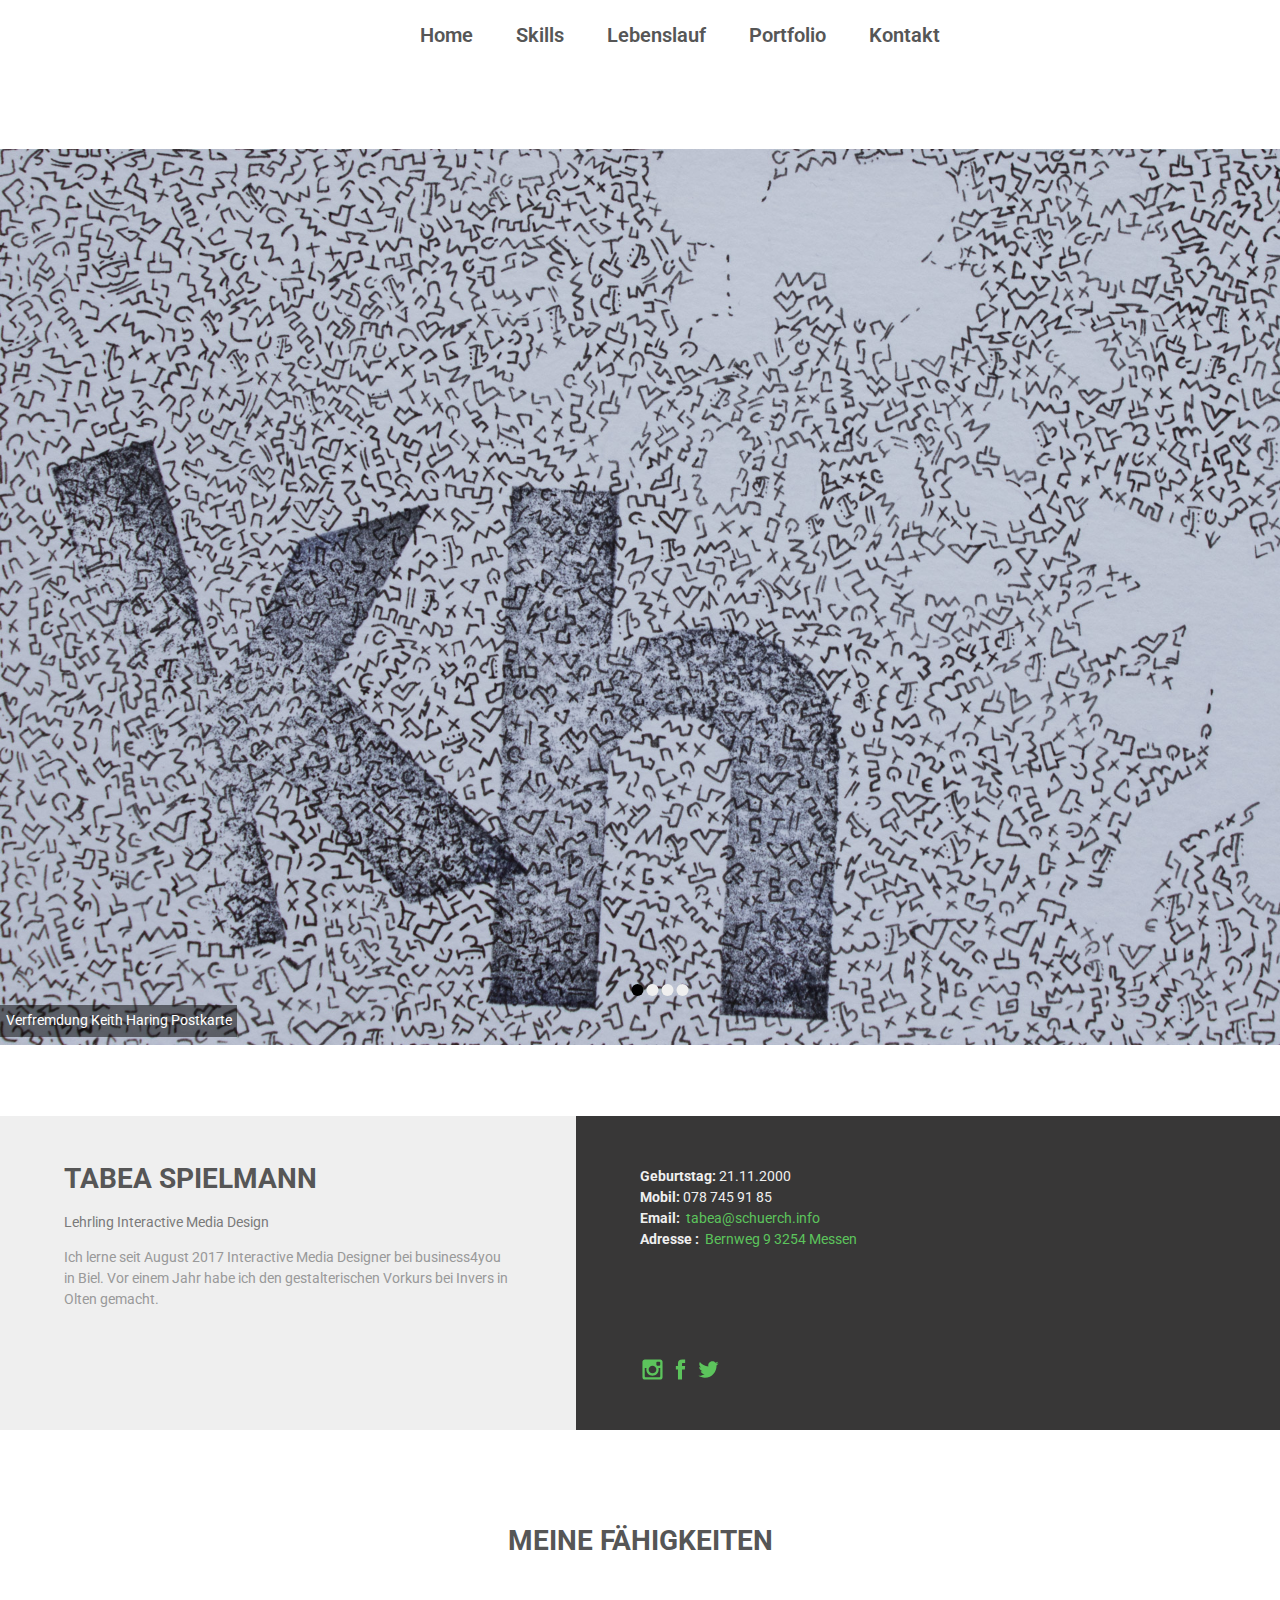
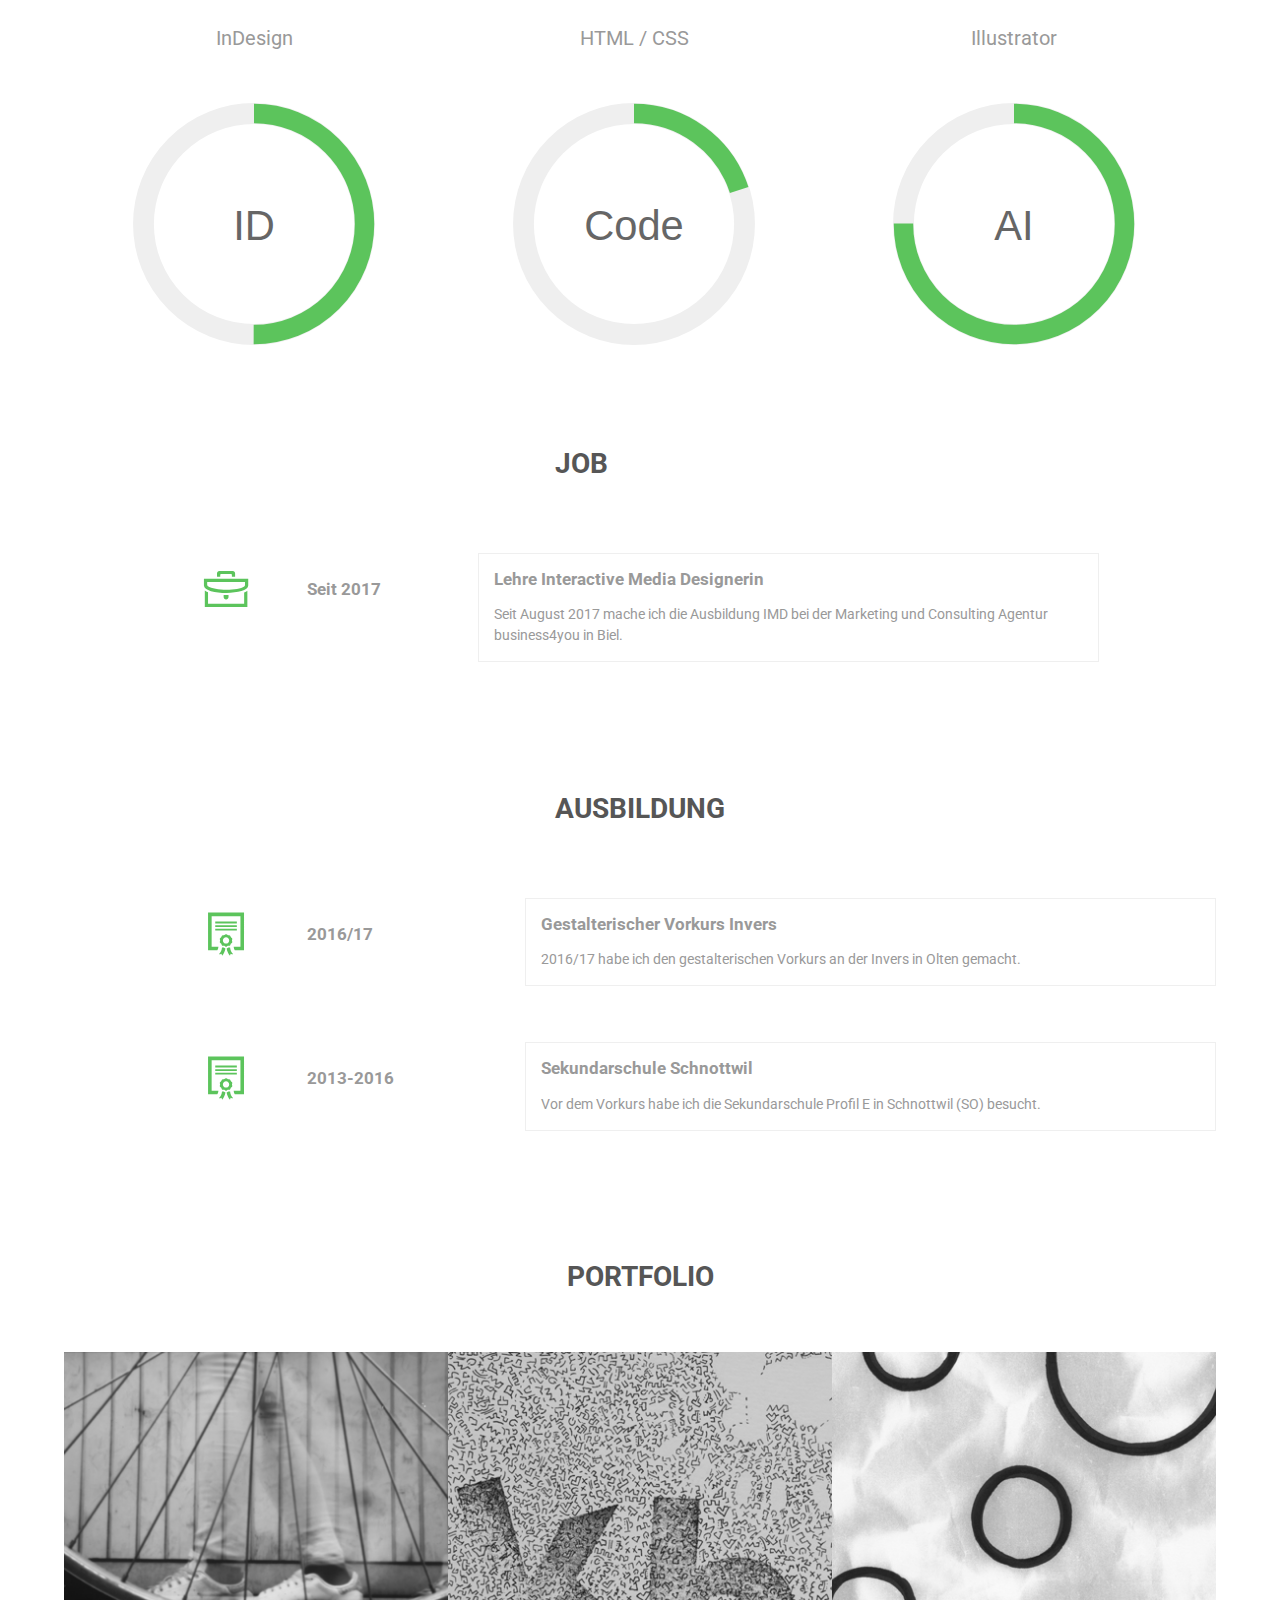
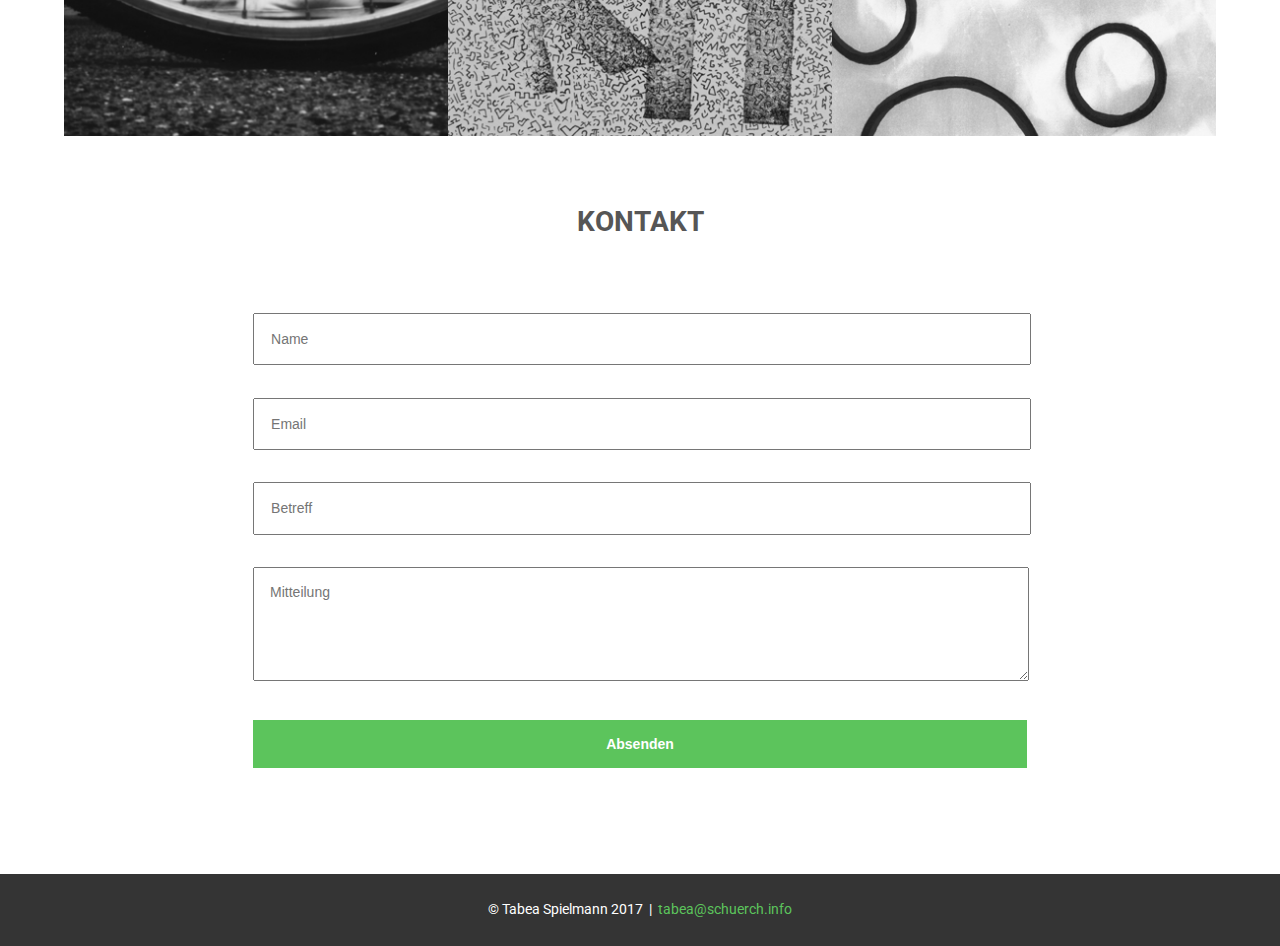
==== index.html @ 7fea4935 "init" ====
<!DOCTYPE html>
<html>
  <head>
    <!--CSS und Scripts einbinden-->
    <link rel="stylesheet" type="text/css" href="./css/hamburger.css">
      <link rel="stylesheet" type="text/css" href="./css/normalize.css">
      <link rel="stylesheet" type="text/css" href="./css/style.css">
      <link href="https://fonts.googleapis.com/css?family=Roboto:300,300i,400,400i,500,500i,700,700i" rel="stylesheet">
    <!--Meta Angaben-->
    <meta name="language" content="de">
    <meta charset="utf-8"/>
    <meta name="keywords" content="Suchbegriffe">
    <meta name="description" content="Beschreibung">
    <meta title="Portfolio Tabea Spielmann">
    <meta name="viewport" content="width=device-width, initial-scale=1.0, user-scalable=no height=device-height">
    <!-- Diese Zeile brauchen wir unbedingt damit unser responsive Design später funktioniert. Später mehr dazu. -->
  </head>
  <body>
    <header>
      <div class="mobile-menu-bar">
        <button class="hamburger--spin hamburger" id="hamburger" type="button">
         <span class="hamburger-box">
          <span class="hamburger-inner"></span>
         </span>
        </button>
      </div>
      <!--Kopfbereich für Navigation, Bannerbilder etc. -->
      <nav>
        <ul id="mobile-menu">
          <li><a class="scroll" href="index.html#about">Home</a></li>
          <li><a class="scroll" href="index.html#skills">Skills</a></li>
          <li><a class="scroll" href="index.html#cv">Lebenslauf</a></li>
          <li><a class="scroll" href="index.html#portfolio">Portfolio</a></li>
          <li><a class="scroll" href="index.html#formular">Kontakt</a></li>
        </ul>
      </nav>
    </header>

    <main>
      <!--Umschliessender Huptbereich für alle sections und asides -->
      <!--Section About -->
      <section id="about">
        <div id="portrait">
                    <!-- zuerst das Sichtfenster -->
            <div class="cssSlider">

                <!-- die inputs um den Slider zu Steuern -->
                <input type="radio" name="slider" id="slide01" checked="checked">
                <input type="radio" name="slider" id="slide02">
                <input type="radio" name="slider" id="slide03">
                <input type="radio" name="slider" id="slide04">

                <!-- die einzelnen Slides, hier als Liste angelegt -->
                <ul class="sliderElements">
                    <li>
                        <figure>
                            <img src="./img/slider/slide1.jpg" alt="" height="400" width="1200">
                            <figcaption>Verfremdung Keith Haring Postkarte</figcaption>
                        </figure>
                    </li>
                    <li>
                        <figure>
                            <img src="./img/slider/slide2.jpg" alt="" height="400" width="1200">
                            <figcaption>Camera Obscura</figcaption>
                        </figure>
                    </li>
                    <li>
                        <figure>
                            <img src="./img/slider/slide3.jpg" alt="" height="400" width="1200">
                            <figcaption>Visuelles Lexikon</figcaption>
                        </figure>
                    </li>
                    <li>
                        <figure>
                            <img src="./img/slider/slide4.jpg" alt="" height="400" width="1200">
                            <figcaption>Verfremdung Keith Haring Postkarte</figcaption>
                        </figure>
                    </li>
                </ul>

                <!-- Eine Steuerung -->
                <ul class="sliderControls">
                    <li><label for="slide01"></label></li>
                    <li><label for="slide02"></label></li>
                    <li><label for="slide03"></label></li>
                    <li><label for="slide04"></label></li>
                </ul>
            </div>
        </div>
        <div id="beschreibung">
          <div id="name">
            <h1>Tabea Spielmann</h1>
            <span>Lehrling Interactive Media Design</span>
            <p class="bio">
              Ich lerne seit August 2017 Interactive Media Designer bei business4you in Biel. Vor einem Jahr habe ich den gestalterischen Vorkurs bei Invers in Olten gemacht.
            </p>
          </div>
          <div id="adresse">
            <strong>Geburtstag:&nbsp;</strong>21.11.2000<br>
            <strong>Mobil:&nbsp;</strong>078 745 91 85<br>
            <strong>Email:&nbsp;</strong><a href="mailto:tabea@schuerch.info"> tabea@schuerch.info</a> <br>
            <strong>Adresse :&nbsp;</strong> <a href="https://www.google.ch/maps/place/Bernweg+9,+3254+Messen/@47.0871327,7.44556,17z/data=!3m1!4b1!4m5!3m4!1s0x478e24f8dfeb3449:0x149dbc4907048dc7!8m2!3d47.0871327!4d7.4477433?hl=de">Bernweg 9 3254 Messen</a><br>
            <br>
            <a href="https://www.instagram.com/_tabea__5/"><img class="social-icons"src="./img/social/instagram.svg" height="25px"></a>
            <a href="https://www.facebook.com/"><img class="social-icons"src="./img/social/facebook.svg" height="25px"></a>
            <a href="https://twitter.com"><img class="social-icons"src="./img/social/twitter.svg" height="25px"></a>
          </div>
          </div>
        </div>
      </section>
      	<div id="wrapper">
      		<section id="skills">
      			<h1>Meine Fähigkeiten</h1>
      			<div class="skills-icons">
            <div class="single-chart">
              <div class="single-chart-p">
              InDesign
              </div>
              <svg viewbox="0 0 36 36" class="circular-chart orange">
                <path class="circle-bg"
                  d="M18 2.0845
                    a 15.9155 15.9155 0 0 1 0 31.831
                    a 15.9155 15.9155 0 0 1 0 -31.831"
                />
                <path class="circle"
                  stroke-dasharray="50, 100"
                  d="M18 2.0845
                    a 15.9155 15.9155 0 0 1 0 31.831
                    a 15.9155 15.9155 0 0 1 0 -31.831"
                />
                <text x="18" y="20.35" class="percentage">ID</text>
              </svg>
            </div>

            <div class="single-chart">
              <div class="single-chart-p">
              HTML / CSS
              </div>
              <svg viewbox="0 0 36 36" class="circular-chart green">
                <path class="circle-bg"
                  d="M18 2.0845
                    a 15.9155 15.9155 0 0 1 0 31.831
                    a 15.9155 15.9155 0 0 1 0 -31.831"
                />
                <path class="circle"
                  stroke-dasharray="20, 100"
                  d="M18 2.0845
                    a 15.9155 15.9155 0 0 1 0 31.831
                    a 15.9155 15.9155 0 0 1 0 -31.831"
                />
                <text x="18" y="20.35" class="percentage">Code</text>
              </svg>
            </div>

            <div class="single-chart">
              <div class="single-chart-p">
              Illustrator
              </div>
              <svg viewbox="0 0 36 36" class="circular-chart blue">
                <path class="circle-bg"
                  d="M18 2.0845
                    a 15.9155 15.9155 0 0 1 0 31.831
                    a 15.9155 15.9155 0 0 1 0 -31.831"
                />
                <path class="circle"
                  stroke-dasharray="75, 100"
                  d="M18 2.0845
                    a 15.9155 15.9155 0 0 1 0 31.831
                    a 15.9155 15.9155 0 0 1 0 -31.831"
                />
                <text x="18" y="20.35" class="percentage">AI</text>
              </svg>
            </div>
      			</div>
      		</section>
          <section id="cv">
            <section id="jobs">
              <h1>Job</h1>
              <!-- 1. Jobeintrag -->
              <div class="cv-eintrag">
                <div class="links">
                  <img src="./img/cv/aktenkoffer.svg" height="100em"/>
                  <p class="jahr">Seit 2017</p>
                </div>
                <div class="rechts">
                  <p class="cv-beschreibung">
                    <span class="cv-titel">Lehre Interactive Media Designerin</span>
                    <br>
                    Seit August 2017 mache ich die Ausbildung IMD bei der Marketing und Consulting Agentur business4you in Biel.
                  </p>
                </div>
              </div>

            </section>
              <section id="ausbildungen">
                <h1>Ausbildung</h1>
                <!-- 1. Ausbildungseintrag -->
                <div class="cv-eintrag">
                  <div class="links">
                    <img src="./img/cv/zertifikat.svg" height="100em"/>
                    <p class="jahr">2016/17</p>
                  </div>
                  <div class="rechts">
                    <p class="cv-beschreibung">
                      <span class="cv-titel">Gestalterischer Vorkurs Invers</span>
                      <br>
                      2016/17 habe ich den gestalterischen Vorkurs an der Invers in Olten gemacht.
                    </p>
                  </div>
                </div>
                <!-- 2. Ausbildungseintrag -->
                <div class="cv-eintrag">
                  <div class="links">
                    <img src="./img/cv/zertifikat.svg" height="100em" />
                    <p class="jahr">2013-2016</p>
                  </div>
                  <div class="rechts">
                    <p class="cv-beschreibung">
                      <span class="cv-titel">Sekundarschule Schnottwil</span>
                      <br>
                      Vor dem Vorkurs habe ich die Sekundarschule Profil E in Schnottwil (SO) besucht.
                    </p>
                  </div>
                </div>
              </section>
            </section>
          <!-- Sektion Portfolio -->

          <section id="portfolio">
        <h1>Portfolio</h1>
        <div class="portfolio-kacheln">
          <!-- erster Portfolio Eintrag -->
          <div class="portfolio-eintrag">
            <a href="arbeit1.html"><img src="./img/thumbs/thumb_arbeit_1.jpg" title="Arbeit 1">
              <div class="arbeit-titel">
                <p>Camera Obscura</p>
              </div>
            </a>
          </div>
          <!-- zweiter Portfolio Eintrag -->
          <div class="portfolio-eintrag">
            <a href="arbeit2.html"><img src="./img/thumbs/thumb_arbeit_2.jpg" title="Arbeit 1">
              <div class="arbeit-titel">
                <p>Postkarten</p>
              </div>
            </a>
          </div>
          <!-- dritter Portfolio Eintrag -->
          <div class="portfolio-eintrag">
            <a href="arbeit3.html"><img src="./img/thumbs/thumb_arbeit_3.jpg" title="Arbeit 1">
              <div class="arbeit-titel">
                <p>Visuelles Lexikon</p>
              </div>
            </a>
          </div>
        </div>
      </section>


      <!-- Kontaktformular -->
      <section id="formular">
        <h1>Kontakt</h1>

        <div class="kontaktformular">

          <form action="https://formspree.io/tabea@schuerch.info" class="form-horizontal" role="form" method="post">
          <input type="text" class="form-control" name="name" placeholder="Name" required>
          <input type="email" class="form-control" name="_replyto" placeholder="Email" required>
          <input type="text" class="form-control" name="_subject" placeholder="Betreff" required>
          <textarea class="form-control" rows="5" name="message" placeholder="Mitteilung" required></textarea>
          <button class="absenden" value="Submit Comment" type="submit">Absenden</button>
        </form>
      </div>
    </section>
        </div>
    </main>
    <!-- Ende der "main" Sektion -->
    <footer>
      <!--Fussbereich für Sitemaps, Mailadressen, Scoiallinks etc. -->
      © Tabea Spielmann 2017 &nbsp;|&nbsp; <a href="mailto:tabea@schuerch.info"> tabea@schuerch.info</a>
        <!-- &nbsp; erzwingt hier via Unicode ein zusätzliches Leerzeichen.-->
    </footer>
    <script src="https://cdnjs.cloudflare.com/ajax/libs/jquery/3.2.1/jquery.min.js"></script>
    <script type="text/javascript">
    $(".scroll").click(function(event){
             event.preventDefault();
             //calculate destination place
             var dest=0;
             if($(this.hash).offset().top > $(document).height()-$(window).height()){
                  dest=$(document).height()-$(window).height();
             }else{
                  dest=$(this.hash).offset().top;
             }
             //go to destination
             $('html,body').animate({scrollTop:dest}, 1000,'swing');
         });

         $(window).scroll(function () {
           var scrollTop = $(window).scrollTop();
            var scrollToSkills = $('#skills').offset().top;
            var skillsHeight = $('#skills').height();
             if (scrollTop >= scrollToSkills - skillsHeight) {
               $('.circle').addClass('active');
             $(this).off();
             }
           });
           $(function(){
        $(document).on('click', '#hamburger', function (event) {
        $('#mobile-menu').toggleClass('active');
        $('#hamburger').toggleClass('is-active');
        // $('html').toggleClass('noscroll');
        });
      });
    </script>
    </body>
  </html>
---- css/hamburger.css ----
/*!
 * Hamburgers
 * @description Tasty CSS-animated hamburgers
 * @author Jonathan Suh @jonsuh
 * @site https://jonsuh.com/hamburgers
 * @link https://github.com/jonsuh/hamburgers
 */
.hamburger {
  padding: 15px 15px;
  display: inline-block;
  cursor: pointer;
  transition-property: opacity, filter;
  transition-duration: 0.15s;
  transition-timing-function: linear;
  font: inherit;
  color: inherit;
  text-transform: none;
  background-color: transparent;
  border: 0;
  margin: 0;
  overflow: visible; }
  .hamburger:hover {
    opacity: 0.7; }

.hamburger-box {
  width: 40px;
  height: 24px;
  display: inline-block;
  position: relative; }

.hamburger-inner {
  display: block;
  top: 50%;
  margin-top: -2px; }
  .hamburger-inner, .hamburger-inner::before, .hamburger-inner::after {
    width: 40px;
    height: 4px;
    background-color: #000;
    border-radius: 4px;
    position: absolute;
    transition-property: transform;
    transition-duration: 0.15s;
    transition-timing-function: ease; }
  .hamburger-inner::before, .hamburger-inner::after {
    content: "";
    display: block; }
  .hamburger-inner::before {
    top: -10px; }
  .hamburger-inner::after {
    bottom: -10px; }

/*
   * 3DX
   */
.hamburger--3dx .hamburger-box {
  perspective: 80px; }

.hamburger--3dx .hamburger-inner {
  transition: transform 0.15s cubic-bezier(0.645, 0.045, 0.355, 1), background-color 0s 0.1s cubic-bezier(0.645, 0.045, 0.355, 1); }
  .hamburger--3dx .hamburger-inner::before, .hamburger--3dx .hamburger-inner::after {
    transition: transform 0s 0.1s cubic-bezier(0.645, 0.045, 0.355, 1); }

.hamburger--3dx.is-active .hamburger-inner {
  background-color: transparent;
  transform: rotateY(180deg); }
  .hamburger--3dx.is-active .hamburger-inner::before {
    transform: translate3d(0, 10px, 0) rotate(45deg); }
  .hamburger--3dx.is-active .hamburger-inner::after {
    transform: translate3d(0, -10px, 0) rotate(-45deg); }

/*
   * 3DX Reverse
   */
.hamburger--3dx-r .hamburger-box {
  perspective: 80px; }

.hamburger--3dx-r .hamburger-inner {
  transition: transform 0.15s cubic-bezier(0.645, 0.045, 0.355, 1), background-color 0s 0.1s cubic-bezier(0.645, 0.045, 0.355, 1); }
  .hamburger--3dx-r .hamburger-inner::before, .hamburger--3dx-r .hamburger-inner::after {
    transition: transform 0s 0.1s cubic-bezier(0.645, 0.045, 0.355, 1); }

.hamburger--3dx-r.is-active .hamburger-inner {
  background-color: transparent;
  transform: rotateY(-180deg); }
  .hamburger--3dx-r.is-active .hamburger-inner::before {
    transform: translate3d(0, 10px, 0) rotate(45deg); }
  .hamburger--3dx-r.is-active .hamburger-inner::after {
    transform: translate3d(0, -10px, 0) rotate(-45deg); }

/*
   * 3DY
   */
.hamburger--3dy .hamburger-box {
  perspective: 80px; }

.hamburger--3dy .hamburger-inner {
  transition: transform 0.15s cubic-bezier(0.645, 0.045, 0.355, 1), background-color 0s 0.1s cubic-bezier(0.645, 0.045, 0.355, 1); }
  .hamburger--3dy .hamburger-inner::before, .hamburger--3dy .hamburger-inner::after {
    transition: transform 0s 0.1s cubic-bezier(0.645, 0.045, 0.355, 1); }

.hamburger--3dy.is-active .hamburger-inner {
  background-color: transparent;
  transform: rotateX(-180deg); }
  .hamburger--3dy.is-active .hamburger-inner::before {
    transform: translate3d(0, 10px, 0) rotate(45deg); }
  .hamburger--3dy.is-active .hamburger-inner::after {
    transform: translate3d(0, -10px, 0) rotate(-45deg); }

/*
   * 3DY Reverse
   */
.hamburger--3dy-r .hamburger-box {
  perspective: 80px; }

.hamburger--3dy-r .hamburger-inner {
  transition: transform 0.15s cubic-bezier(0.645, 0.045, 0.355, 1), background-color 0s 0.1s cubic-bezier(0.645, 0.045, 0.355, 1); }
  .hamburger--3dy-r .hamburger-inner::before, .hamburger--3dy-r .hamburger-inner::after {
    transition: transform 0s 0.1s cubic-bezier(0.645, 0.045, 0.355, 1); }

.hamburger--3dy-r.is-active .hamburger-inner {
  background-color: transparent;
  transform: rotateX(180deg); }
  .hamburger--3dy-r.is-active .hamburger-inner::before {
    transform: translate3d(0, 10px, 0) rotate(45deg); }
  .hamburger--3dy-r.is-active .hamburger-inner::after {
    transform: translate3d(0, -10px, 0) rotate(-45deg); }

/*
   * 3DXY
   */
.hamburger--3dxy .hamburger-box {
  perspective: 80px; }

.hamburger--3dxy .hamburger-inner {
  transition: transform 0.15s cubic-bezier(0.645, 0.045, 0.355, 1), background-color 0s 0.1s cubic-bezier(0.645, 0.045, 0.355, 1); }
  .hamburger--3dxy .hamburger-inner::before, .hamburger--3dxy .hamburger-inner::after {
    transition: transform 0s 0.1s cubic-bezier(0.645, 0.045, 0.355, 1); }

.hamburger--3dxy.is-active .hamburger-inner {
  background-color: transparent;
  transform: rotateX(180deg) rotateY(180deg); }
  .hamburger--3dxy.is-active .hamburger-inner::before {
    transform: translate3d(0, 10px, 0) rotate(45deg); }
  .hamburger--3dxy.is-active .hamburger-inner::after {
    transform: translate3d(0, -10px, 0) rotate(-45deg); }

/*
   * 3DXY Reverse
   */
.hamburger--3dxy-r .hamburger-box {
  perspective: 80px; }

.hamburger--3dxy-r .hamburger-inner {
  transition: transform 0.15s cubic-bezier(0.645, 0.045, 0.355, 1), background-color 0s 0.1s cubic-bezier(0.645, 0.045, 0.355, 1); }
  .hamburger--3dxy-r .hamburger-inner::before, .hamburger--3dxy-r .hamburger-inner::after {
    transition: transform 0s 0.1s cubic-bezier(0.645, 0.045, 0.355, 1); }

.hamburger--3dxy-r.is-active .hamburger-inner {
  background-color: transparent;
  transform: rotateX(180deg) rotateY(180deg) rotateZ(-180deg); }
  .hamburger--3dxy-r.is-active .hamburger-inner::before {
    transform: translate3d(0, 10px, 0) rotate(45deg); }
  .hamburger--3dxy-r.is-active .hamburger-inner::after {
    transform: translate3d(0, -10px, 0) rotate(-45deg); }

/*
   * Arrow
   */
.hamburger--arrow.is-active .hamburger-inner::before {
  transform: translate3d(-8px, 0, 0) rotate(-45deg) scale(0.7, 1); }

.hamburger--arrow.is-active .hamburger-inner::after {
  transform: translate3d(-8px, 0, 0) rotate(45deg) scale(0.7, 1); }

/*
   * Arrow Right
   */
.hamburger--arrow-r.is-active .hamburger-inner::before {
  transform: translate3d(8px, 0, 0) rotate(45deg) scale(0.7, 1); }

.hamburger--arrow-r.is-active .hamburger-inner::after {
  transform: translate3d(8px, 0, 0) rotate(-45deg) scale(0.7, 1); }

/*
   * Arrow Alt
   */
.hamburger--arrowalt .hamburger-inner::before {
  transition: top 0.1s 0.1s ease, transform 0.1s cubic-bezier(0.165, 0.84, 0.44, 1); }

.hamburger--arrowalt .hamburger-inner::after {
  transition: bottom 0.1s 0.1s ease, transform 0.1s cubic-bezier(0.165, 0.84, 0.44, 1); }

.hamburger--arrowalt.is-active .hamburger-inner::before {
  top: 0;
  transform: translate3d(-8px, -10px, 0) rotate(-45deg) scale(0.7, 1);
  transition: top 0.1s ease, transform 0.1s 0.1s cubic-bezier(0.895, 0.03, 0.685, 0.22); }

.hamburger--arrowalt.is-active .hamburger-inner::after {
  bottom: 0;
  transform: translate3d(-8px, 10px, 0) rotate(45deg) scale(0.7, 1);
  transition: bottom 0.1s ease, transform 0.1s 0.1s cubic-bezier(0.895, 0.03, 0.685, 0.22); }

/*
   * Arrow Alt Right
   */
.hamburger--arrowalt-r .hamburger-inner::before {
  transition: top 0.1s 0.1s ease, transform 0.1s cubic-bezier(0.165, 0.84, 0.44, 1); }

.hamburger--arrowalt-r .hamburger-inner::after {
  transition: bottom 0.1s 0.1s ease, transform 0.1s cubic-bezier(0.165, 0.84, 0.44, 1); }

.hamburger--arrowalt-r.is-active .hamburger-inner::before {
  top: 0;
  transform: translate3d(8px, -10px, 0) rotate(45deg) scale(0.7, 1);
  transition: top 0.1s ease, transform 0.1s 0.1s cubic-bezier(0.895, 0.03, 0.685, 0.22); }

.hamburger--arrowalt-r.is-active .hamburger-inner::after {
  bottom: 0;
  transform: translate3d(8px, 10px, 0) rotate(-45deg) scale(0.7, 1);
  transition: bottom 0.1s ease, transform 0.1s 0.1s cubic-bezier(0.895, 0.03, 0.685, 0.22); }

/*
 * Arrow Turn
 */
.hamburger--arrowturn.is-active .hamburger-inner {
  transform: rotate(-180deg); }
  .hamburger--arrowturn.is-active .hamburger-inner::before {
    transform: translate3d(8px, 0, 0) rotate(45deg) scale(0.7, 1); }
  .hamburger--arrowturn.is-active .hamburger-inner::after {
    transform: translate3d(8px, 0, 0) rotate(-45deg) scale(0.7, 1); }

/*
 * Arrow Turn Right
 */
.hamburger--arrowturn-r.is-active .hamburger-inner {
  transform: rotate(-180deg); }
  .hamburger--arrowturn-r.is-active .hamburger-inner::before {
    transform: translate3d(-8px, 0, 0) rotate(-45deg) scale(0.7, 1); }
  .hamburger--arrowturn-r.is-active .hamburger-inner::after {
    transform: translate3d(-8px, 0, 0) rotate(45deg) scale(0.7, 1); }

/*
   * Boring
   */
.hamburger--boring .hamburger-inner, .hamburger--boring .hamburger-inner::before, .hamburger--boring .hamburger-inner::after {
  transition-property: none; }

.hamburger--boring.is-active .hamburger-inner {
  transform: rotate(45deg); }
  .hamburger--boring.is-active .hamburger-inner::before {
    top: 0;
    opacity: 0; }
  .hamburger--boring.is-active .hamburger-inner::after {
    bottom: 0;
    transform: rotate(-90deg); }

/*
   * Collapse
   */
.hamburger--collapse .hamburger-inner {
  top: auto;
  bottom: 0;
  transition-duration: 0.13s;
  transition-delay: 0.13s;
  transition-timing-function: cubic-bezier(0.55, 0.055, 0.675, 0.19); }
  .hamburger--collapse .hamburger-inner::after {
    top: -20px;
    transition: top 0.2s 0.2s cubic-bezier(0.33333, 0.66667, 0.66667, 1), opacity 0.1s linear; }
  .hamburger--collapse .hamburger-inner::before {
    transition: top 0.12s 0.2s cubic-bezier(0.33333, 0.66667, 0.66667, 1), transform 0.13s cubic-bezier(0.55, 0.055, 0.675, 0.19); }

.hamburger--collapse.is-active .hamburger-inner {
  transform: translate3d(0, -10px, 0) rotate(-45deg);
  transition-delay: 0.22s;
  transition-timing-function: cubic-bezier(0.215, 0.61, 0.355, 1); }
  .hamburger--collapse.is-active .hamburger-inner::after {
    top: 0;
    opacity: 0;
    transition: top 0.2s cubic-bezier(0.33333, 0, 0.66667, 0.33333), opacity 0.1s 0.22s linear; }
  .hamburger--collapse.is-active .hamburger-inner::before {
    top: 0;
    transform: rotate(-90deg);
    transition: top 0.1s 0.16s cubic-bezier(0.33333, 0, 0.66667, 0.33333), transform 0.13s 0.25s cubic-bezier(0.215, 0.61, 0.355, 1); }

/*
   * Collapse Reverse
   */
.hamburger--collapse-r .hamburger-inner {
  top: auto;
  bottom: 0;
  transition-duration: 0.13s;
  transition-delay: 0.13s;
  transition-timing-function: cubic-bezier(0.55, 0.055, 0.675, 0.19); }
  .hamburger--collapse-r .hamburger-inner::after {
    top: -20px;
    transition: top 0.2s 0.2s cubic-bezier(0.33333, 0.66667, 0.66667, 1), opacity 0.1s linear; }
  .hamburger--collapse-r .hamburger-inner::before {
    transition: top 0.12s 0.2s cubic-bezier(0.33333, 0.66667, 0.66667, 1), transform 0.13s cubic-bezier(0.55, 0.055, 0.675, 0.19); }

.hamburger--collapse-r.is-active .hamburger-inner {
  transform: translate3d(0, -10px, 0) rotate(45deg);
  transition-delay: 0.22s;
  transition-timing-function: cubic-bezier(0.215, 0.61, 0.355, 1); }
  .hamburger--collapse-r.is-active .hamburger-inner::after {
    top: 0;
    opacity: 0;
    transition: top 0.2s cubic-bezier(0.33333, 0, 0.66667, 0.33333), opacity 0.1s 0.22s linear; }
  .hamburger--collapse-r.is-active .hamburger-inner::before {
    top: 0;
    transform: rotate(90deg);
    transition: top 0.1s 0.16s cubic-bezier(0.33333, 0, 0.66667, 0.33333), transform 0.13s 0.25s cubic-bezier(0.215, 0.61, 0.355, 1); }

/*
   * Elastic
   */
.hamburger--elastic .hamburger-inner {
  top: 2px;
  transition-duration: 0.275s;
  transition-timing-function: cubic-bezier(0.68, -0.55, 0.265, 1.55); }
  .hamburger--elastic .hamburger-inner::before {
    top: 10px;
    transition: opacity 0.125s 0.275s ease; }
  .hamburger--elastic .hamburger-inner::after {
    top: 20px;
    transition: transform 0.275s cubic-bezier(0.68, -0.55, 0.265, 1.55); }

.hamburger--elastic.is-active .hamburger-inner {
  transform: translate3d(0, 10px, 0) rotate(135deg);
  transition-delay: 0.075s; }
  .hamburger--elastic.is-active .hamburger-inner::before {
    transition-delay: 0s;
    opacity: 0; }
  .hamburger--elastic.is-active .hamburger-inner::after {
    transform: translate3d(0, -20px, 0) rotate(-270deg);
    transition-delay: 0.075s; }

/*
   * Elastic Reverse
   */
.hamburger--elastic-r .hamburger-inner {
  top: 2px;
  transition-duration: 0.275s;
  transition-timing-function: cubic-bezier(0.68, -0.55, 0.265, 1.55); }
  .hamburger--elastic-r .hamburger-inner::before {
    top: 10px;
    transition: opacity 0.125s 0.275s ease; }
  .hamburger--elastic-r .hamburger-inner::after {
    top: 20px;
    transition: transform 0.275s cubic-bezier(0.68, -0.55, 0.265, 1.55); }

.hamburger--elastic-r.is-active .hamburger-inner {
  transform: translate3d(0, 10px, 0) rotate(-135deg);
  transition-delay: 0.075s; }
  .hamburger--elastic-r.is-active .hamburger-inner::before {
    transition-delay: 0s;
    opacity: 0; }
  .hamburger--elastic-r.is-active .hamburger-inner::after {
    transform: translate3d(0, -20px, 0) rotate(270deg);
    transition-delay: 0.075s; }

/*
   * Emphatic
   */
.hamburger--emphatic {
  overflow: hidden; }
  .hamburger--emphatic .hamburger-inner {
    transition: background-color 0.125s 0.175s ease-in; }
    .hamburger--emphatic .hamburger-inner::before {
      left: 0;
      transition: transform 0.125s cubic-bezier(0.6, 0.04, 0.98, 0.335), top 0.05s 0.125s linear, left 0.125s 0.175s ease-in; }
    .hamburger--emphatic .hamburger-inner::after {
      top: 10px;
      right: 0;
      transition: transform 0.125s cubic-bezier(0.6, 0.04, 0.98, 0.335), top 0.05s 0.125s linear, right 0.125s 0.175s ease-in; }
  .hamburger--emphatic.is-active .hamburger-inner {
    transition-delay: 0s;
    transition-timing-function: ease-out;
    background-color: transparent; }
    .hamburger--emphatic.is-active .hamburger-inner::before {
      left: -80px;
      top: -80px;
      transform: translate3d(80px, 80px, 0) rotate(45deg);
      transition: left 0.125s ease-out, top 0.05s 0.125s linear, transform 0.125s 0.175s cubic-bezier(0.075, 0.82, 0.165, 1); }
    .hamburger--emphatic.is-active .hamburger-inner::after {
      right: -80px;
      top: -80px;
      transform: translate3d(-80px, 80px, 0) rotate(-45deg);
      transition: right 0.125s ease-out, top 0.05s 0.125s linear, transform 0.125s 0.175s cubic-bezier(0.075, 0.82, 0.165, 1); }

/*
   * Emphatic Reverse
   */
.hamburger--emphatic-r {
  overflow: hidden; }
  .hamburger--emphatic-r .hamburger-inner {
    transition: background-color 0.125s 0.175s ease-in; }
    .hamburger--emphatic-r .hamburger-inner::before {
      left: 0;
      transition: transform 0.125s cubic-bezier(0.6, 0.04, 0.98, 0.335), top 0.05s 0.125s linear, left 0.125s 0.175s ease-in; }
    .hamburger--emphatic-r .hamburger-inner::after {
      top: 10px;
      right: 0;
      transition: transform 0.125s cubic-bezier(0.6, 0.04, 0.98, 0.335), top 0.05s 0.125s linear, right 0.125s 0.175s ease-in; }
  .hamburger--emphatic-r.is-active .hamburger-inner {
    transition-delay: 0s;
    transition-timing-function: ease-out;
    background-color: transparent; }
    .hamburger--emphatic-r.is-active .hamburger-inner::before {
      left: -80px;
      top: 80px;
      transform: translate3d(80px, -80px, 0) rotate(-45deg);
      transition: left 0.125s ease-out, top 0.05s 0.125s linear, transform 0.125s 0.175s cubic-bezier(0.075, 0.82, 0.165, 1); }
    .hamburger--emphatic-r.is-active .hamburger-inner::after {
      right: -80px;
      top: 80px;
      transform: translate3d(-80px, -80px, 0) rotate(45deg);
      transition: right 0.125s ease-out, top 0.05s 0.125s linear, transform 0.125s 0.175s cubic-bezier(0.075, 0.82, 0.165, 1); }

/*
   * Minus
   */
.hamburger--minus .hamburger-inner::before, .hamburger--minus .hamburger-inner::after {
  transition: bottom 0.08s 0s ease-out, top 0.08s 0s ease-out, opacity 0s linear; }

.hamburger--minus.is-active .hamburger-inner::before, .hamburger--minus.is-active .hamburger-inner::after {
  opacity: 0;
  transition: bottom 0.08s ease-out, top 0.08s ease-out, opacity 0s 0.08s linear; }

.hamburger--minus.is-active .hamburger-inner::before {
  top: 0; }

.hamburger--minus.is-active .hamburger-inner::after {
  bottom: 0; }

/*
   * Slider
   */
.hamburger--slider .hamburger-inner {
  top: 2px; }
  .hamburger--slider .hamburger-inner::before {
    top: 10px;
    transition-property: transform, opacity;
    transition-timing-function: ease;
    transition-duration: 0.15s; }
  .hamburger--slider .hamburger-inner::after {
    top: 20px; }

.hamburger--slider.is-active .hamburger-inner {
  transform: translate3d(0, 10px, 0) rotate(45deg); }
  .hamburger--slider.is-active .hamburger-inner::before {
    transform: rotate(-45deg) translate3d(-5.71429px, -6px, 0);
    opacity: 0; }
  .hamburger--slider.is-active .hamburger-inner::after {
    transform: translate3d(0, -20px, 0) rotate(-90deg); }

/*
   * Slider Reverse
   */
.hamburger--slider-r .hamburger-inner {
  top: 2px; }
  .hamburger--slider-r .hamburger-inner::before {
    top: 10px;
    transition-property: transform, opacity;
    transition-timing-function: ease;
    transition-duration: 0.15s; }
  .hamburger--slider-r .hamburger-inner::after {
    top: 20px; }

.hamburger--slider-r.is-active .hamburger-inner {
  transform: translate3d(0, 10px, 0) rotate(-45deg); }
  .hamburger--slider-r.is-active .hamburger-inner::before {
    transform: rotate(45deg) translate3d(5.71429px, -6px, 0);
    opacity: 0; }
  .hamburger--slider-r.is-active .hamburger-inner::after {
    transform: translate3d(0, -20px, 0) rotate(90deg); }

/*
   * Spin
   */
.hamburger--spin .hamburger-inner {
  transition-duration: 0.22s;
  transition-timing-function: cubic-bezier(0.55, 0.055, 0.675, 0.19); }
  .hamburger--spin .hamburger-inner::before {
    transition: top 0.1s 0.25s ease-in, opacity 0.1s ease-in; }
  .hamburger--spin .hamburger-inner::after {
    transition: bottom 0.1s 0.25s ease-in, transform 0.22s cubic-bezier(0.55, 0.055, 0.675, 0.19); }

.hamburger--spin.is-active .hamburger-inner {
  transform: rotate(225deg);
  transition-delay: 0.12s;
  transition-timing-function: cubic-bezier(0.215, 0.61, 0.355, 1); }
  .hamburger--spin.is-active .hamburger-inner::before {
    top: 0;
    opacity: 0;
    transition: top 0.1s ease-out, opacity 0.1s 0.12s ease-out; }
  .hamburger--spin.is-active .hamburger-inner::after {
    bottom: 0;
    transform: rotate(-90deg);
    transition: bottom 0.1s ease-out, transform 0.22s 0.12s cubic-bezier(0.215, 0.61, 0.355, 1); }

/*
   * Spin Reverse
   */
.hamburger--spin-r .hamburger-inner {
  transition-duration: 0.22s;
  transition-timing-function: cubic-bezier(0.55, 0.055, 0.675, 0.19); }
  .hamburger--spin-r .hamburger-inner::before {
    transition: top 0.1s 0.25s ease-in, opacity 0.1s ease-in; }
  .hamburger--spin-r .hamburger-inner::after {
    transition: bottom 0.1s 0.25s ease-in, transform 0.22s cubic-bezier(0.55, 0.055, 0.675, 0.19); }

.hamburger--spin-r.is-active .hamburger-inner {
  transform: rotate(-225deg);
  transition-delay: 0.12s;
  transition-timing-function: cubic-bezier(0.215, 0.61, 0.355, 1); }
  .hamburger--spin-r.is-active .hamburger-inner::before {
    top: 0;
    opacity: 0;
    transition: top 0.1s ease-out, opacity 0.1s 0.12s ease-out; }
  .hamburger--spin-r.is-active .hamburger-inner::after {
    bottom: 0;
    transform: rotate(90deg);
    transition: bottom 0.1s ease-out, transform 0.22s 0.12s cubic-bezier(0.215, 0.61, 0.355, 1); }

/*
   * Spring
   */
.hamburger--spring .hamburger-inner {
  top: 2px;
  transition: background-color 0s 0.13s linear; }
  .hamburger--spring .hamburger-inner::before {
    top: 10px;
    transition: top 0.1s 0.2s cubic-bezier(0.33333, 0.66667, 0.66667, 1), transform 0.13s cubic-bezier(0.55, 0.055, 0.675, 0.19); }
  .hamburger--spring .hamburger-inner::after {
    top: 20px;
    transition: top 0.2s 0.2s cubic-bezier(0.33333, 0.66667, 0.66667, 1), transform 0.13s cubic-bezier(0.55, 0.055, 0.675, 0.19); }

.hamburger--spring.is-active .hamburger-inner {
  transition-delay: 0.22s;
  background-color: transparent; }
  .hamburger--spring.is-active .hamburger-inner::before {
    top: 0;
    transition: top 0.1s 0.15s cubic-bezier(0.33333, 0, 0.66667, 0.33333), transform 0.13s 0.22s cubic-bezier(0.215, 0.61, 0.355, 1);
    transform: translate3d(0, 10px, 0) rotate(45deg); }
  .hamburger--spring.is-active .hamburger-inner::after {
    top: 0;
    transition: top 0.2s cubic-bezier(0.33333, 0, 0.66667, 0.33333), transform 0.13s 0.22s cubic-bezier(0.215, 0.61, 0.355, 1);
    transform: translate3d(0, 10px, 0) rotate(-45deg); }

/*
   * Spring Reverse
   */
.hamburger--spring-r .hamburger-inner {
  top: auto;
  bottom: 0;
  transition-duration: 0.13s;
  transition-delay: 0s;
  transition-timing-function: cubic-bezier(0.55, 0.055, 0.675, 0.19); }
  .hamburger--spring-r .hamburger-inner::after {
    top: -20px;
    transition: top 0.2s 0.2s cubic-bezier(0.33333, 0.66667, 0.66667, 1), opacity 0s linear; }
  .hamburger--spring-r .hamburger-inner::before {
    transition: top 0.1s 0.2s cubic-bezier(0.33333, 0.66667, 0.66667, 1), transform 0.13s cubic-bezier(0.55, 0.055, 0.675, 0.19); }

.hamburger--spring-r.is-active .hamburger-inner {
  transform: translate3d(0, -10px, 0) rotate(-45deg);
  transition-delay: 0.22s;
  transition-timing-function: cubic-bezier(0.215, 0.61, 0.355, 1); }
  .hamburger--spring-r.is-active .hamburger-inner::after {
    top: 0;
    opacity: 0;
    transition: top 0.2s cubic-bezier(0.33333, 0, 0.66667, 0.33333), opacity 0s 0.22s linear; }
  .hamburger--spring-r.is-active .hamburger-inner::before {
    top: 0;
    transform: rotate(90deg);
    transition: top 0.1s 0.15s cubic-bezier(0.33333, 0, 0.66667, 0.33333), transform 0.13s 0.22s cubic-bezier(0.215, 0.61, 0.355, 1); }

/*
   * Stand
   */
.hamburger--stand .hamburger-inner {
  transition: transform 0.075s 0.15s cubic-bezier(0.55, 0.055, 0.675, 0.19), background-color 0s 0.075s linear; }
  .hamburger--stand .hamburger-inner::before {
    transition: top 0.075s 0.075s ease-in, transform 0.075s 0s cubic-bezier(0.55, 0.055, 0.675, 0.19); }
  .hamburger--stand .hamburger-inner::after {
    transition: bottom 0.075s 0.075s ease-in, transform 0.075s 0s cubic-bezier(0.55, 0.055, 0.675, 0.19); }

.hamburger--stand.is-active .hamburger-inner {
  transform: rotate(90deg);
  background-color: transparent;
  transition: transform 0.075s 0s cubic-bezier(0.215, 0.61, 0.355, 1), background-color 0s 0.15s linear; }
  .hamburger--stand.is-active .hamburger-inner::before {
    top: 0;
    transform: rotate(-45deg);
    transition: top 0.075s 0.1s ease-out, transform 0.075s 0.15s cubic-bezier(0.215, 0.61, 0.355, 1); }
  .hamburger--stand.is-active .hamburger-inner::after {
    bottom: 0;
    transform: rotate(45deg);
    transition: bottom 0.075s 0.1s ease-out, transform 0.075s 0.15s cubic-bezier(0.215, 0.61, 0.355, 1); }

/*
   * Stand Reverse
   */
.hamburger--stand-r .hamburger-inner {
  transition: transform 0.075s 0.15s cubic-bezier(0.55, 0.055, 0.675, 0.19), background-color 0s 0.075s linear; }
  .hamburger--stand-r .hamburger-inner::before {
    transition: top 0.075s 0.075s ease-in, transform 0.075s 0s cubic-bezier(0.55, 0.055, 0.675, 0.19); }
  .hamburger--stand-r .hamburger-inner::after {
    transition: bottom 0.075s 0.075s ease-in, transform 0.075s 0s cubic-bezier(0.55, 0.055, 0.675, 0.19); }

.hamburger--stand-r.is-active .hamburger-inner {
  transform: rotate(-90deg);
  background-color: transparent;
  transition: transform 0.075s 0s cubic-bezier(0.215, 0.61, 0.355, 1), background-color 0s 0.15s linear; }
  .hamburger--stand-r.is-active .hamburger-inner::before {
    top: 0;
    transform: rotate(-45deg);
    transition: top 0.075s 0.1s ease-out, transform 0.075s 0.15s cubic-bezier(0.215, 0.61, 0.355, 1); }
  .hamburger--stand-r.is-active .hamburger-inner::after {
    bottom: 0;
    transform: rotate(45deg);
    transition: bottom 0.075s 0.1s ease-out, transform 0.075s 0.15s cubic-bezier(0.215, 0.61, 0.355, 1); }

/*
   * Squeeze
   */
.hamburger--squeeze .hamburger-inner {
  transition-duration: 0.075s;
  transition-timing-function: cubic-bezier(0.55, 0.055, 0.675, 0.19); }
  .hamburger--squeeze .hamburger-inner::before {
    transition: top 0.075s 0.12s ease, opacity 0.075s ease; }
  .hamburger--squeeze .hamburger-inner::after {
    transition: bottom 0.075s 0.12s ease, transform 0.075s cubic-bezier(0.55, 0.055, 0.675, 0.19); }

.hamburger--squeeze.is-active .hamburger-inner {
  transform: rotate(45deg);
  transition-delay: 0.12s;
  transition-timing-function: cubic-bezier(0.215, 0.61, 0.355, 1); }
  .hamburger--squeeze.is-active .hamburger-inner::before {
    top: 0;
    opacity: 0;
    transition: top 0.075s ease, opacity 0.075s 0.12s ease; }
  .hamburger--squeeze.is-active .hamburger-inner::after {
    bottom: 0;
    transform: rotate(-90deg);
    transition: bottom 0.075s ease, transform 0.075s 0.12s cubic-bezier(0.215, 0.61, 0.355, 1); }

/*
   * Vortex
   */
.hamburger--vortex .hamburger-inner {
  transition-duration: 0.2s;
  transition-timing-function: cubic-bezier(0.19, 1, 0.22, 1); }
  .hamburger--vortex .hamburger-inner::before, .hamburger--vortex .hamburger-inner::after {
    transition-duration: 0s;
    transition-delay: 0.1s;
    transition-timing-function: linear; }
  .hamburger--vortex .hamburger-inner::before {
    transition-property: top, opacity; }
  .hamburger--vortex .hamburger-inner::after {
    transition-property: bottom, transform; }

.hamburger--vortex.is-active .hamburger-inner {
  transform: rotate(765deg);
  transition-timing-function: cubic-bezier(0.19, 1, 0.22, 1); }
  .hamburger--vortex.is-active .hamburger-inner::before, .hamburger--vortex.is-active .hamburger-inner::after {
    transition-delay: 0s; }
  .hamburger--vortex.is-active .hamburger-inner::before {
    top: 0;
    opacity: 0; }
  .hamburger--vortex.is-active .hamburger-inner::after {
    bottom: 0;
    transform: rotate(90deg); }

/*
   * Vortex Reverse
   */
.hamburger--vortex-r .hamburger-inner {
  transition-duration: 0.2s;
  transition-timing-function: cubic-bezier(0.19, 1, 0.22, 1); }
  .hamburger--vortex-r .hamburger-inner::before, .hamburger--vortex-r .hamburger-inner::after {
    transition-duration: 0s;
    transition-delay: 0.1s;
    transition-timing-function: linear; }
  .hamburger--vortex-r .hamburger-inner::before {
    transition-property: top, opacity; }
  .hamburger--vortex-r .hamburger-inner::after {
    transition-property: bottom, transform; }

.hamburger--vortex-r.is-active .hamburger-inner {
  transform: rotate(-765deg);
  transition-timing-function: cubic-bezier(0.19, 1, 0.22, 1); }
  .hamburger--vortex-r.is-active .hamburger-inner::before, .hamburger--vortex-r.is-active .hamburger-inner::after {
    transition-delay: 0s; }
  .hamburger--vortex-r.is-active .hamburger-inner::before {
    top: 0;
    opacity: 0; }
  .hamburger--vortex-r.is-active .hamburger-inner::after {
    bottom: 0;
    transform: rotate(-90deg); }
Viewport
Window
×
×
×
---- css/style.css ----
/*
 *Scrolling
 */

a[ id= "portfolio" ]:target ~ #main article.panel {
    -webkit-transform: translateY( 0px);
    transform: translateY( 0px );
}
.panel {
    width: 100%;
    height: 500px;
    z-index:0;
    -webkit-transform: translateZ( 0 );
    transform: translateZ( 0 );
    -webkit-transition: -webkit-transform 0.6s ease-in-out;
    transition: transform 0.6s ease-in-out;
    -webkit-backface-visibility: hidden;
    backface-visibility: hidden;

}

nav ul {
  text-align: center;
  /*margin: 1em;*/
  background-color: #FFFFFF;
  position: fixed;
	z-index: 3;
	top: 0;
  margin: 0;
	width: 100%;
}

.flex-wrapper {
  display: flex;
  flex-flow: row nowrap;
}


.single-chart-p {
margin-bottom: 50px;
margin-top: 70px;
}

.single-chart {
  width: 33%;
  justify-content: space-around ;
  text-align: center;
  font-size: 20px;
}



.circular-chart {
  display: block;
  margin: 10px auto;
  max-width: 80%;
  max-height: 250px;
}

.circle-bg {
  fill: none;
  stroke: #efefef;
  stroke-width: 3;
}

.circle {
  fill: none;
  stroke-width: 2.8;
  animation: progress 1s ease-out forwards;
  stroke: #5CC45C;
}

@keyframes progress {
  0% {
    stroke-dasharray: 0 100;
  }
}

.circular-chart.orange .circle {

}

.circular-chart.green .circle {

}

.circular-chart.blue .circle {

}

.percentage {
  fill: #666;
  font-family: sans-serif;
  font-size: 30%;
  text-anchor: middle;
}


nav li {
  display: inline;
}

nav a {
  display: inline-block;

font-size: 20px;
padding: 25px 20px;
text-decoration: none;
font-weight: 600;
color: #565656;
font-style: normal;
}

nav a:hover {
  color: #5CC45C;
  cursor: pointer;
}

h1 {
  color: #565656;
  text-transform: uppercase;
  padding-top: 30px;
  line-height: 100%;

}


.social-icons {
  margin-top: 10%;
  margin-bottom: -15%;
}



.social-icon :hover {
  color: #FFFFFF;
  cursor: pointer;

}


#portrait {
  width: 100%;
  position: relative;
}

#portrait_image{
  background-size: cover;
  background-image: url("../img/baum.jpg");
  background-position: center;
  position: absolute;
  height: 100%;
  width: 100%;
}


.slider {
    overflow-x: hidden;
    /* width: 1000px; bei Bedarf anpassen, da hier 100% gewünscht sind, kann man die Angabe einsparen */
}

.sliderElements {
    width: 400%; /* Summe der Einzelbreiten der Slides */
}

.sliderElements > li {
    float: left;
    width: 25%; /* 100 durch Anzahl der Slides */
}

/* Clearfix für die Liste */
.sliderElements:after {
    content: ".";
    display: block;
    height: .1px;
    clear: both;
    visibility: hidden;
    font-size: 0;
    overflow: hidden;
}

.sliderElements {
    position: relative;
    left: 0;
}

.slider input:nth-of-type(2):checked ~ .sliderElements {
    left: -100%;
}

.slider input:nth-of-type(3):checked ~ .sliderElements {
    left: -200%;
}

/* Statt der Pseudoklasse nth-of-type können wir auch mit der ID des inputs arbeiten */
#slide04:checked ~ .sliderElements {
    left: -300%;
}
.sliderElements,
.sliderElements figure,
.sliderControls {
    margin: 0;
}

.sliderElements:after {
    content: ".";
    display: block;
    height: .1px;
    clear: both;
    visibility: hidden;
    font-size: 0;
    overflow: hidden;
}

.cssSlider {
    overflow-x: hidden;
    position: relative;
}

.sliderElements {
    list-style: none;
    position: relative;
    left: 0;
    width: 400%;
    margin-bottom: .8em;
    -webkit-transition: left .8s ease-in-out;
    -moz-transition: left .8s ease-in-out;
    -o-transition: left .8s ease-in-out;
    transition: left .8s ease-in-out;
    margin: 0;
    padding: 0;
}

.sliderElements > li {
    float: left;
    width: 25%;
    position: relative;
}

#slide02:checked ~ .sliderElements {
    left: -100%;
}

#slide03:checked ~ .sliderElements {
    left: -200%;
}

#slide04:checked ~ .sliderElements {
    left: -300%;
}

/* Bildunterschrift auf dem Bild positionieren */
.sliderElements figcaption {
    display: block;
    color: #fff;
    position: absolute;
    left: 0;
    bottom: 1em;
    padding: .4em;
    background: rgba(0,0,0,.5);
}

/* Bilder responsive */
.sliderElements img {
    width: 100%;
    height: auto;
}


/* inputs aus dem Blickfeld schieben */
.cssSlider input {
    position: absolute;
    left: -99999px;
    overflow-x: hidden;
    position: relative;
    margin-top: 70px;
}

/* mittige Ausrichtung der Controls - funktioniert im Zusammenspiel mit inline-block */
.sliderControls {
    text-align: center;
    position: absolute;
    bottom: 5%;
    left: 50%;
    transform: translate(-50%);
}

/* Controls nebeneinander bringen */
.sliderControls li {
    display: inline-block;
    text-align: center;
}

/* Controls auf einheitliche Maße bringen und die Ecken abrunden */
.sliderControls label {
    width: 12px;
    height: 12px;
    line-height: 12px;
    text-align: center;
    border-radius: 100%;
    display: block;
    cursor: pointer;
    background: #efefef;
    color: #000000;

}

/* Attributselektor und indirekter Nachfahrkombinator zum ansteuern der labels */
.sliderControls label:hover,
#slide01:checked ~ .sliderControls label[for="slide01"],
#slide02:checked ~ .sliderControls label[for="slide02"],
#slide03:checked ~ .sliderControls label[for="slide03"],
#slide04:checked ~ .sliderControls label[for="slide04"] {
    background: #000000;
    color: #000000;
}










main {
  width: 100%;
}

#wrapper {
  max-width: 1170px;
  margin: 0 auto;
  height: 100%;
  padding: 5%;
}

#wrapper h1 {
  text-align: center;
  line-height: 4em;
}

#skills {
  margin-top: -5%;

}

.skills-icons{
  display: flex;
  flex-flow; row wrap;
  margin-top: -5%;
}

#bg-color {
  background-color: #efefef;
  margin: -10px;
}




#beschreibung {
  min-width: 50%;
  background:#efefef;
  margin-top: 65px;
  display: flex;

  color: 565656;
}

#name {
  min-height: 200px;
  margin-left:5%;
  margin-right: 5%;
}

#adresse {
  color:#efefef;
  background:#383737;
  min-height: 200px;
  padding-left:5%;
  padding-bottom:5%;
  padding-top:50px;
  min-width: 50%;
  width: 50%;
}

body {
  font-size:14px;
  font-family:'Roboto', sans-serif;
  line-height:21px;
  color: #999999;
  overflow-x: hidden;
}

a {
  color: #5CC45C;
  line-height:100%;
  text-decoration: none;
}

a:hover {
  color: #509B50;
}

.text-link {
  color: #5CC45C;
}

text-link:hover {
  color: #509B50;
}

#beschreibung span { /*das spanTag innerhalb der ID beschreibung stylen */
color: #7a7a7a;
font-size: 14px;
text-tansform: none;
}

/* Sektion CV */
#cv, #jobs, #ausbildungen {
  float: left;

}
.cv-eintrag {
  width: 100%;
  float: left;

  margin-bottom: 2em;
}

.cv-eintrag img {
  vertical-align: middle;
  margin-left: 8em;
  margin-right: 2em;

}

.links p {
  font-size: 1.2em;
  line-height: 3em;
  font-weight: bold;
  display: inline-block;

  vertical-align: middle;




}
.links {
  float: left;
}

.rechts{
  width: 60%;
  vertical-align: top;
  float: right;

}

.cv-titel {
  font-size: 1.2em;
  line-height: 3em;
  font-weight: bold;
}
.cv-beschreibung {
border: 1px solid #efefef;
  padding: 0 15px 15px 15px;
}

/* Sektion Portfolio */
#portfolio {
  float: left;
}
.portfolio-kacheln{
  display: flex;
  flex-flow: row wrap;
}

.portfolio-eintrag {
  position: relative;
  width: 33.3333%;
}

.portfolio-eintrag img{
  width: 100%;
  display: block;
}

.portfolio-eintrag .arbeit-titel {
  background: rgba(00, 00, 00, 0.50);
  height: 100%;
  color: white;
  padding: 45% 0;
  position: absolute;
  /*Positioniert das Element absolut über dem Elternelement, dieses Element lässt sich nun innerhalb der übergeordneten Box frei positionieren */
  text-align: center;
  width: 100%;
  z-index: 2;
  left: 0;
  top: 0;
  box-sizing: border-box;
  visibility:hidden;
}

.portfolio-eintrag:hover .arbeit-titel {
  visibility: visible;
}

/*Detailseite */
img.img-links {
  width: 48%;
  float:left;
  margin: 0 4% 4% 0;
}
img.img-rechts {
  width: 48%;
  margin: 0 0 4% 0;
}
.back {
  width: 100%;
  text-align: center;
  height: 4em;
}

/* Kontaktformular */
#formular {
  clear: both; /* floating aufheben*/
}

.kontaktformular {
  width: 70%;
  margin: 0 auto;
}

.form-control, textarea {
  padding: 2%;
  width: 92%;
  margin: 2%;
}

.absenden {
  padding: 2%;
  width: 96%;
  margin: 2%;
  background: #5CC45C;
  border: none;
  color: white;
  font-weight: bold;
}

.absenden:hover {
  background: #509B50;
}

/*footer*/
footer {
  background: #343434;
  color: white;
  padding: 2% 0;
  margin: 2% 0 0 0;
  text-align: center;
}



/* Mediaqueries bis 960px */
@media only screen and (max-width: 960px){
  #about{
    display: flex;
    flex-flow: row wrap;
  }
  #beschreibung {
    width: 100%;
  }

  #portrait {
    width: 100%;
    padding-bottom: 56.25%; /* 16:9 */
  }
  .single-chart {
    width: 100%;
  }

.cv-eintrag img {
  width: 100%;
  display: block;
  margin-left: 0;
}

.single-chart {
  width: 100%;

}


  section #cv {
    padding: 0 5%;
  }
  .links {
    width: 100%;
    text-align: center;
  }
  .rechts {
    width: 100%;
    text-align: center;
  }
}

/* Mediaqueries unter 480 Pixel - z.B. Handy im Hochformat */
@media only screen and (max-width: 480px){

  body {
		/*margin-top: 59px;*/
	}

	nav li {
		display: block;
		line-height: 0.1em;
	}

	ul {
    transform: translate(0%, 0%);
    margin: 0;
    padding: 0;
    transform: translate(0%, -308px);
    transition: 1s;
	}

	ul.active {
		transform: translate(0%, 42px);
	}

	.mobile-menu-bar {
		position: fixed;
    left: 0;
    top: 0;
    width: 100vw;
    background-color: #343434;
    z-index: 200;
	}

	.hamburger-inner, .hamburger-inner:before, .hamburger-inner:after {
		background-color: #FFFFFF;
	}

	#hamburger {
		display: inline;
		float: right;
	}

	#portrait {
		margin-top: 0px;
	}

	a.scroll {
		width: 100%;
	}

	main {
		padding: 0;
	}

	.portfolio-eintrag {
		margin: 0 auto;
		text-align: center;
		width: 100%;
	}
}
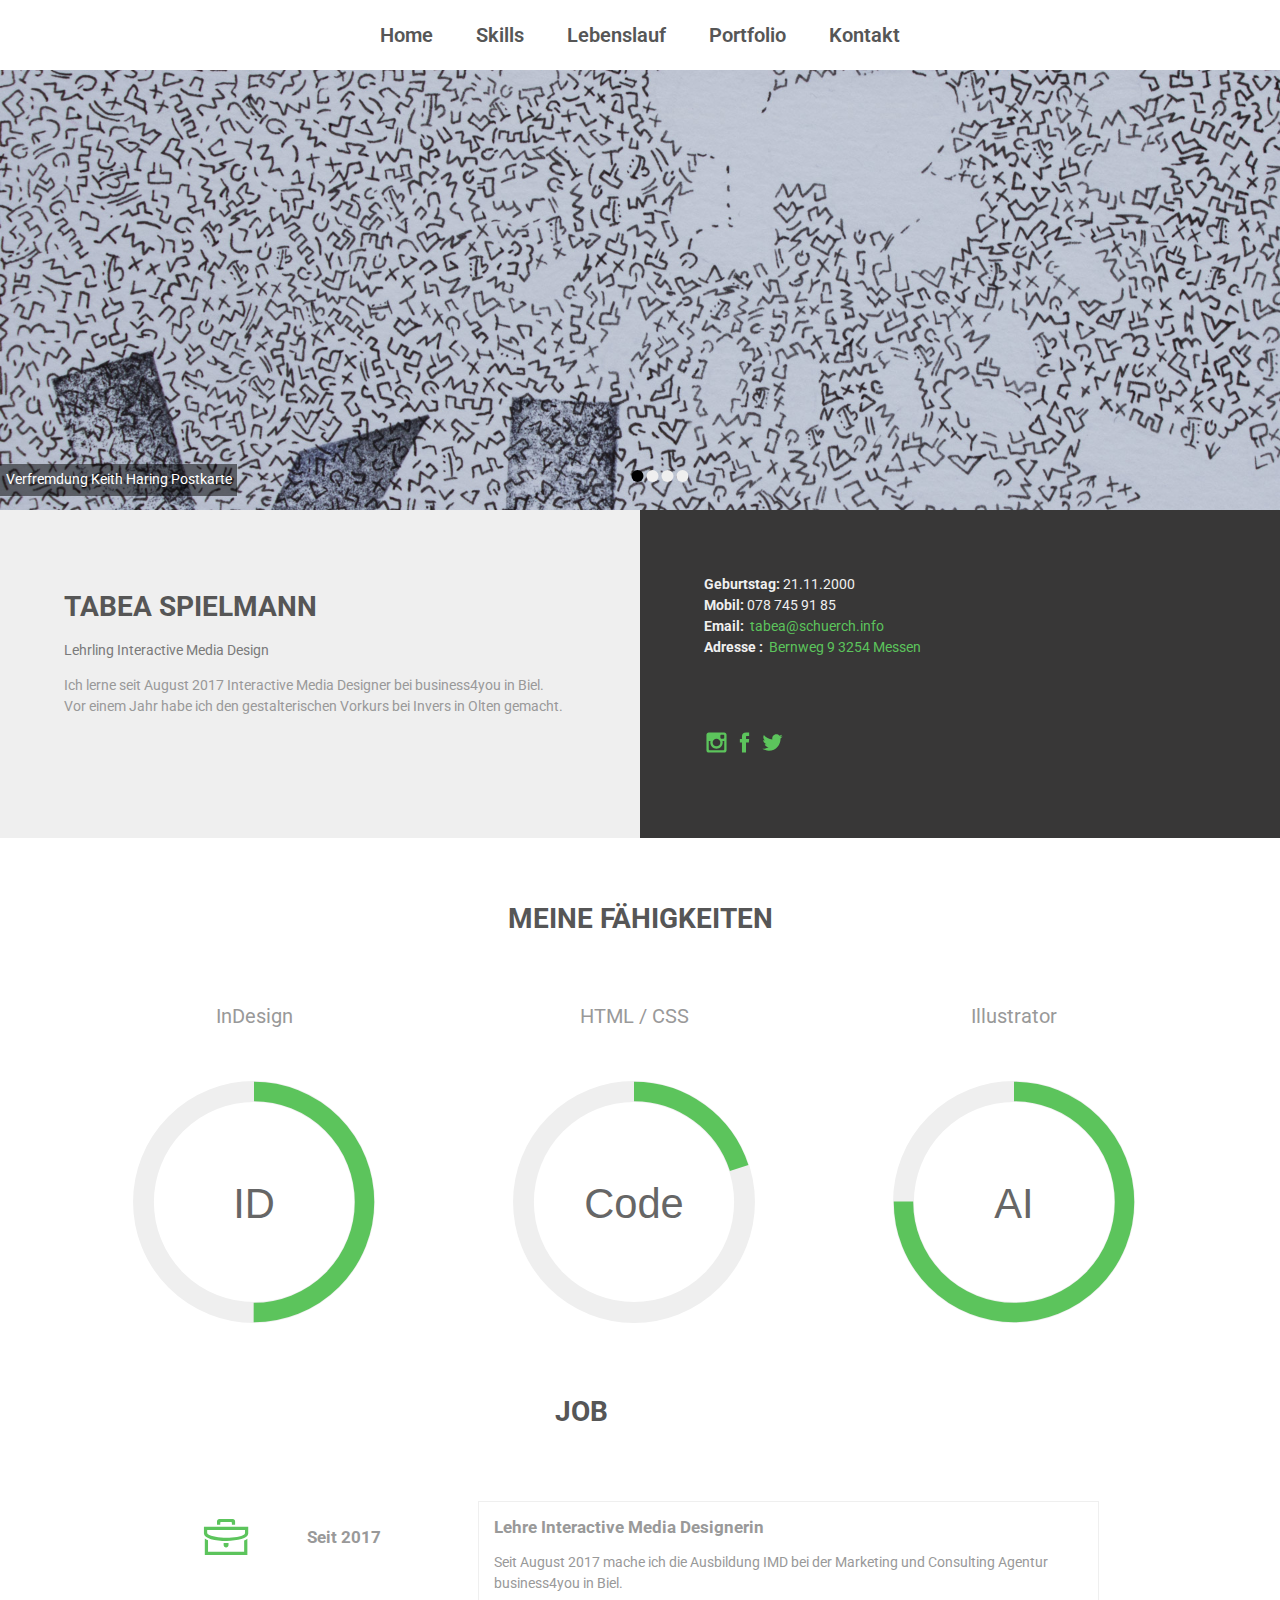
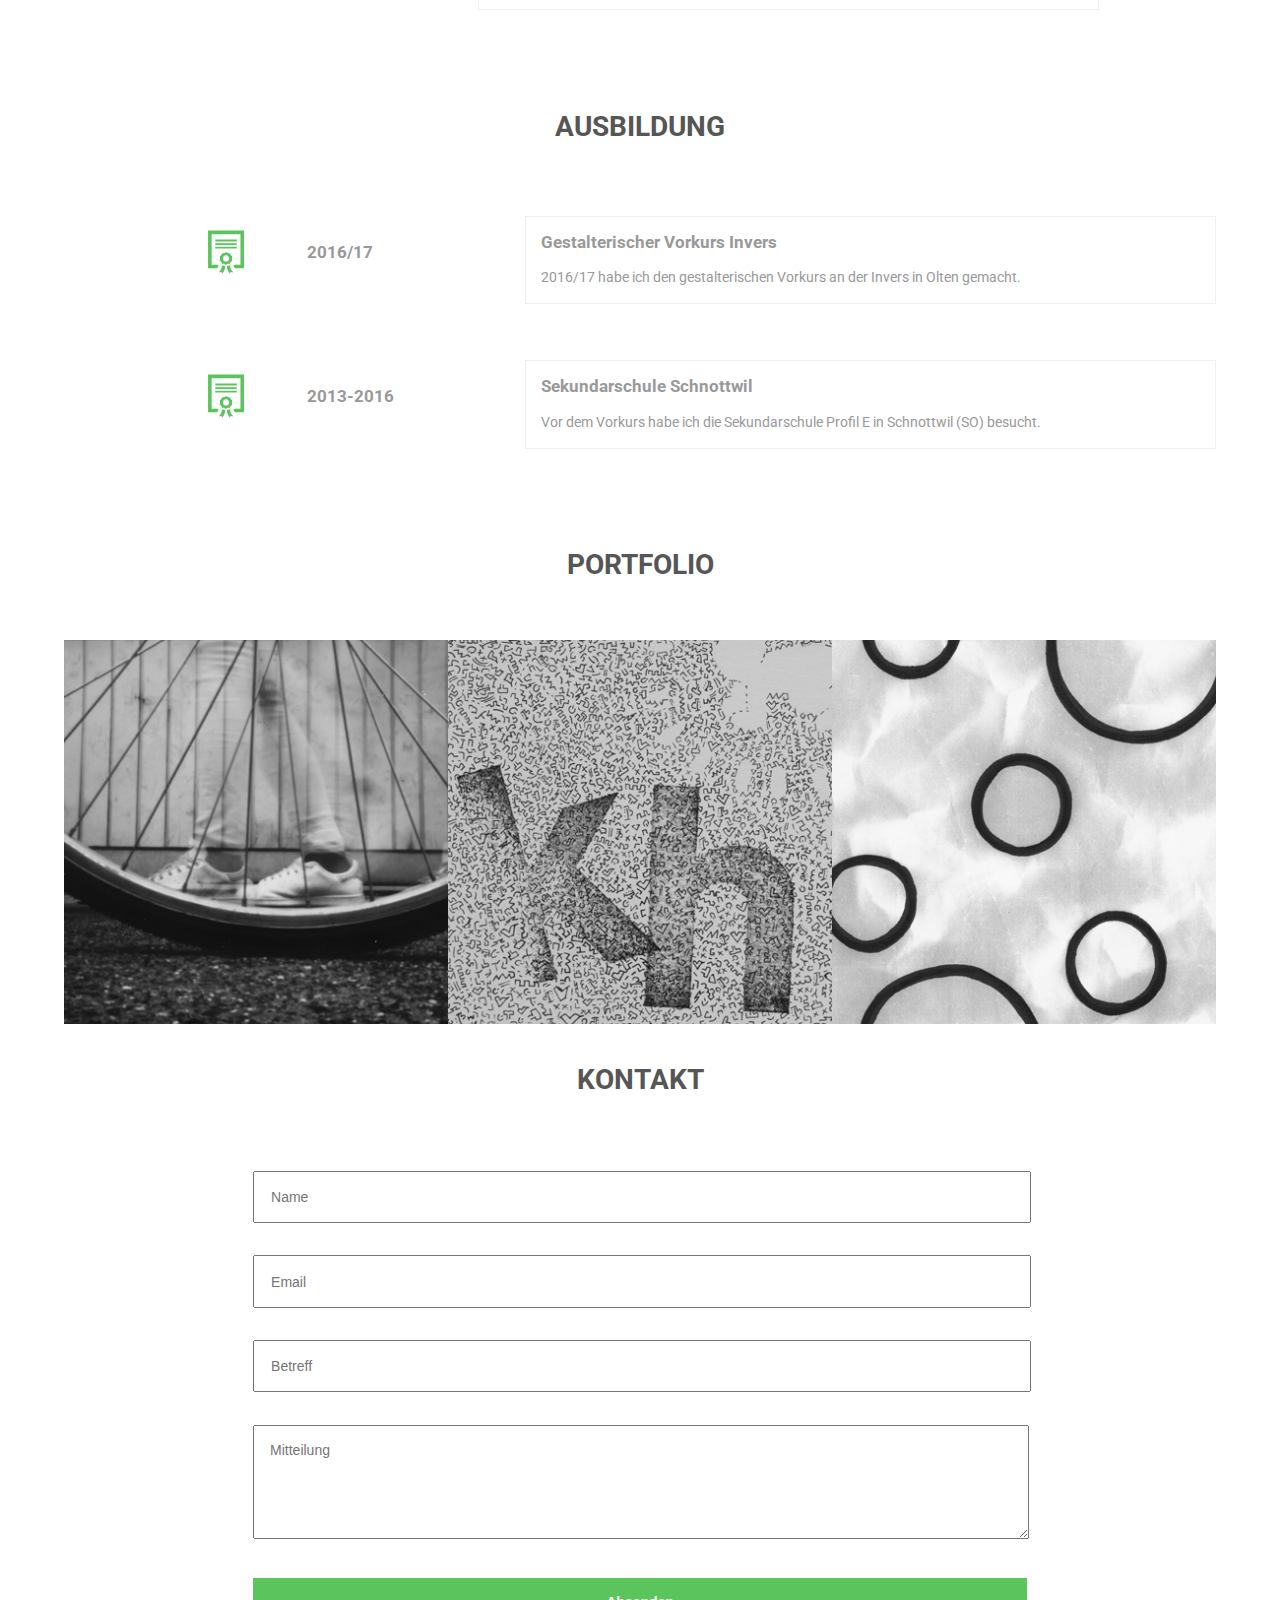
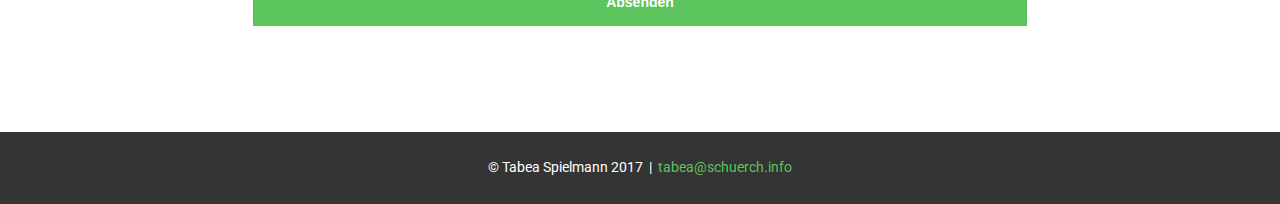
==== commit 85dca340: "v2" ====
--- a/index.html
+++ b/index.html
@@ -45,10 +45,10 @@
             <div class="cssSlider">
 
                 <!-- die inputs um den Slider zu Steuern -->
-                <input type="radio" name="slider" id="slide01" checked="checked">
-                <input type="radio" name="slider" id="slide02">
-                <input type="radio" name="slider" id="slide03">
-                <input type="radio" name="slider" id="slide04">
+                <input type="radio" name="slider" id="slide01" checked="checked" hidden>
+                <input type="radio" name="slider" id="slide02" hidden>
+                <input type="radio" name="slider" id="slide03" hidden>
+                <input type="radio" name="slider" id="slide04" hidden>
 
                 <!-- die einzelnen Slides, hier als Liste angelegt -->
                 <ul class="sliderElements">
@@ -87,12 +87,14 @@
                 </ul>
             </div>
         </div>
+
         <div id="beschreibung">
           <div id="name">
             <h1>Tabea Spielmann</h1>
             <span>Lehrling Interactive Media Design</span>
             <p class="bio">
-              Ich lerne seit August 2017 Interactive Media Designer bei business4you in Biel. Vor einem Jahr habe ich den gestalterischen Vorkurs bei Invers in Olten gemacht.
+              Ich lerne seit August 2017 Interactive Media Designer bei business4you in Biel.<br>
+              Vor einem Jahr habe ich den gestalterischen Vorkurs bei Invers in Olten gemacht.
             </p>
           </div>
           <div id="adresse">
@@ -106,7 +108,7 @@
             <a href="https://twitter.com"><img class="social-icons"src="./img/social/twitter.svg" height="25px"></a>
           </div>
           </div>
-        </div>
+
       </section>
       	<div id="wrapper">
       		<section id="skills">
--- a/css/style.css
+++ b/css/style.css
@@ -21,13 +21,15 @@
 
 nav ul {
   text-align: center;
-  /*margin: 1em;*/
+  margin:0;
+  padding: 0;
   background-color: #FFFFFF;
   position: fixed;
 	z-index: 3;
 	top: 0;
-  margin: 0;
-	width: 100%;
+  width: 100%;
+
+
 }
 
 .flex-wrapper {
@@ -119,7 +121,7 @@
 h1 {
   color: #565656;
   text-transform: uppercase;
-  padding-top: 30px;
+  padding-top: 0;
   line-height: 100%;
 
 }
@@ -127,7 +129,7 @@
 
 .social-icons {
   margin-top: 10%;
-  margin-bottom: -15%;
+
 }
 
 
@@ -161,11 +163,6 @@
 
 .sliderElements {
     width: 400%; /* Summe der Einzelbreiten der Slides */
-}
-
-.sliderElements > li {
-    float: left;
-    width: 25%; /* 100 durch Anzahl der Slides */
 }
 
 /* Clearfix für die Liste */
@@ -213,7 +210,7 @@
 }
 
 .cssSlider {
-    overflow-x: hidden;
+    overflow: hidden;
     position: relative;
 }
 
@@ -229,11 +226,13 @@
     transition: left .8s ease-in-out;
     margin: 0;
     padding: 0;
+    display: flex;
 }
 
 .sliderElements > li {
-    float: left;
     width: 25%;
+    height: 50vh;
+    object-fit: cover;
     position: relative;
 }
 
@@ -263,7 +262,8 @@
 /* Bilder responsive */
 .sliderElements img {
     width: 100%;
-    height: auto;
+    height: 50%;
+
 }
 
 
@@ -271,7 +271,7 @@
 .cssSlider input {
     position: absolute;
     left: -99999px;
-    overflow-x: hidden;
+    /*overflow-x: hidden;*/
     position: relative;
     margin-top: 70px;
 }
@@ -360,29 +360,27 @@
 
 
 #beschreibung {
-  min-width: 50%;
   background:#efefef;
-  margin-top: 65px;
+  width: 50%;
+  color: 565656;
   display: flex;
-
-  color: 565656;
+  width: 100%;
 }
 
 #name {
   min-height: 200px;
-  margin-left:5%;
-  margin-right: 5%;
+  padding: 5%;
+  width: 50%;
+
 }
 
 #adresse {
   color:#efefef;
   background:#383737;
   min-height: 200px;
-  padding-left:5%;
-  padding-bottom:5%;
-  padding-top:50px;
-  min-width: 50%;
+  padding: 5%;
   width: 50%;
+
 }
 
 body {
@@ -415,6 +413,7 @@
 color: #7a7a7a;
 font-size: 14px;
 text-tansform: none;
+
 }
 
 /* Sektion CV */
@@ -571,13 +570,19 @@
     display: flex;
     flex-flow: row wrap;
   }
+  #name {
+    width: 100%;
+  }
+  #adresse {
+    width: 100%;
+  }
   #beschreibung {
-    width: 100%;
+    display: block;
   }
 
   #portrait {
     width: 100%;
-    padding-bottom: 56.25%; /* 16:9 */
+    /*padding-bottom: 56.25%; /* 16:9 */*/
   }
   .single-chart {
     width: 100%;
@@ -593,7 +598,9 @@
   width: 100%;
 
 }
-
+.jahr {
+  margin-top: 0;
+}
 
   section #cv {
     padding: 0 5%;
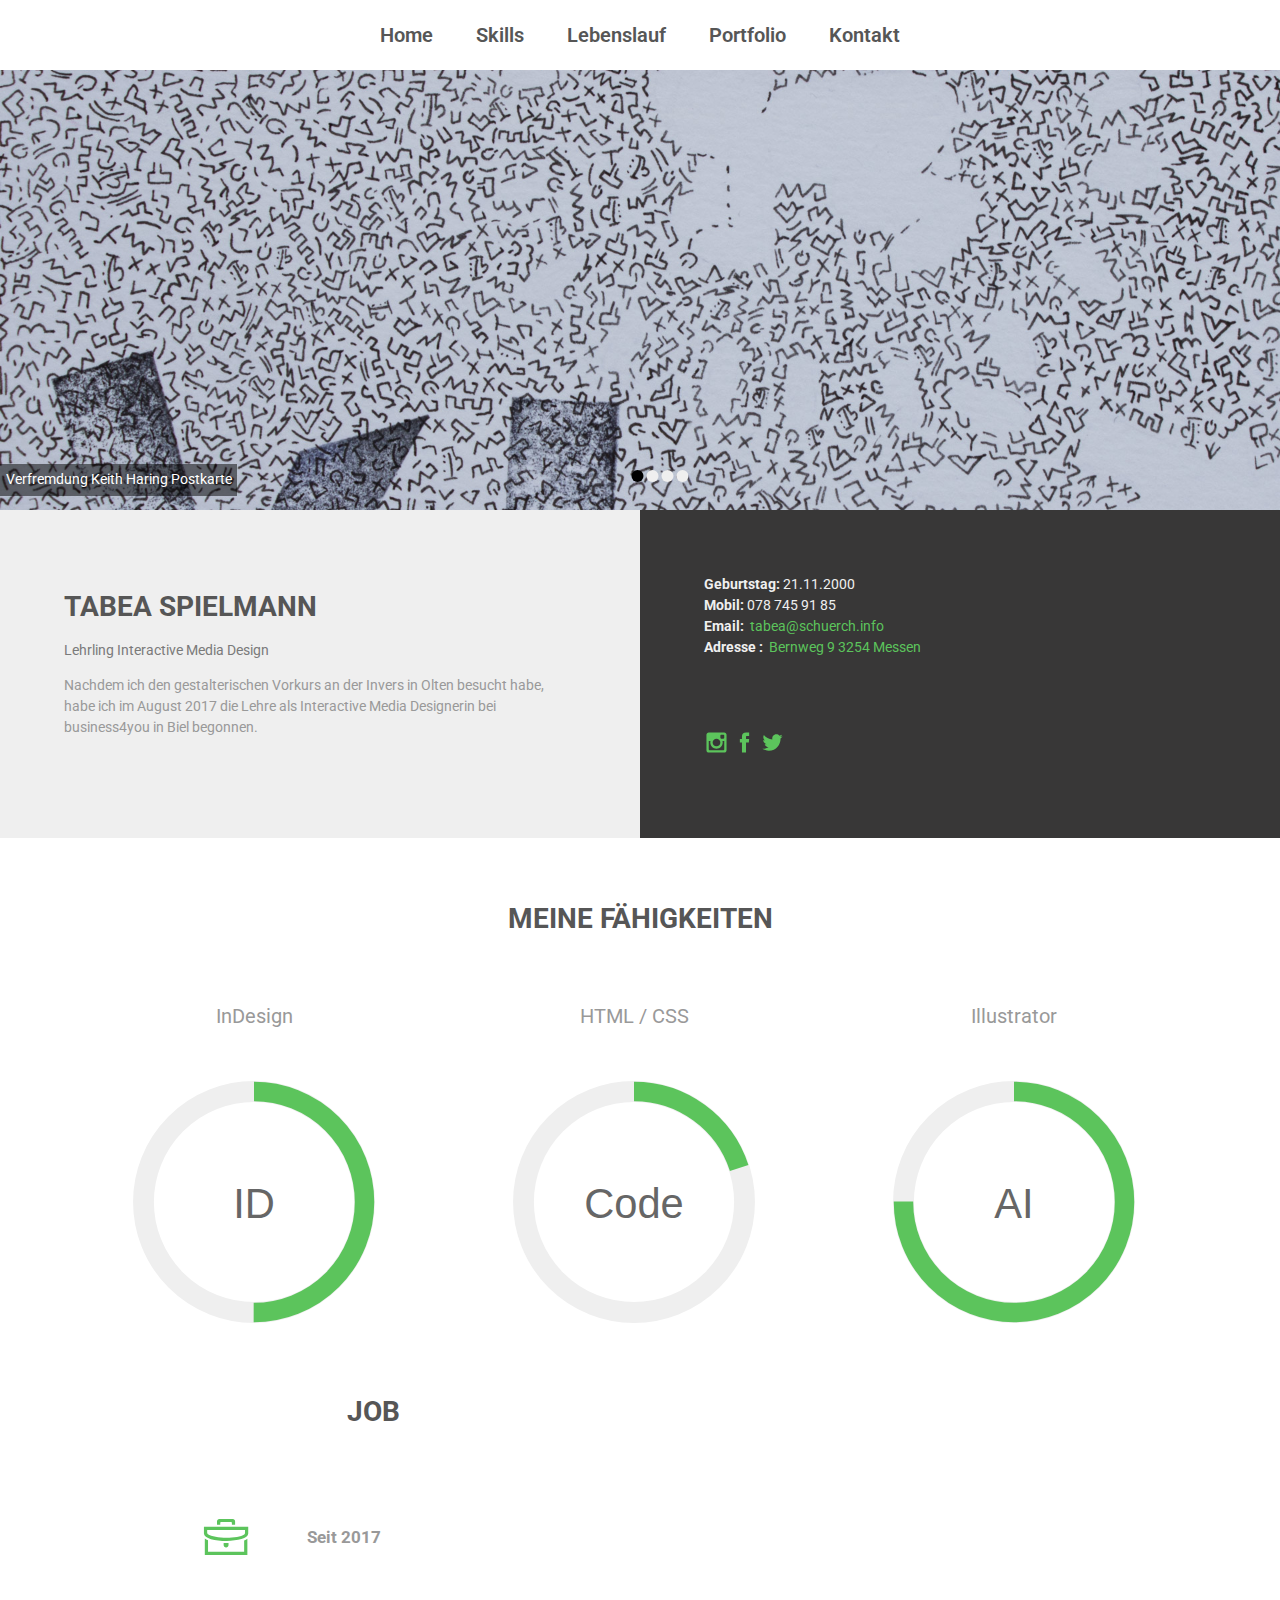
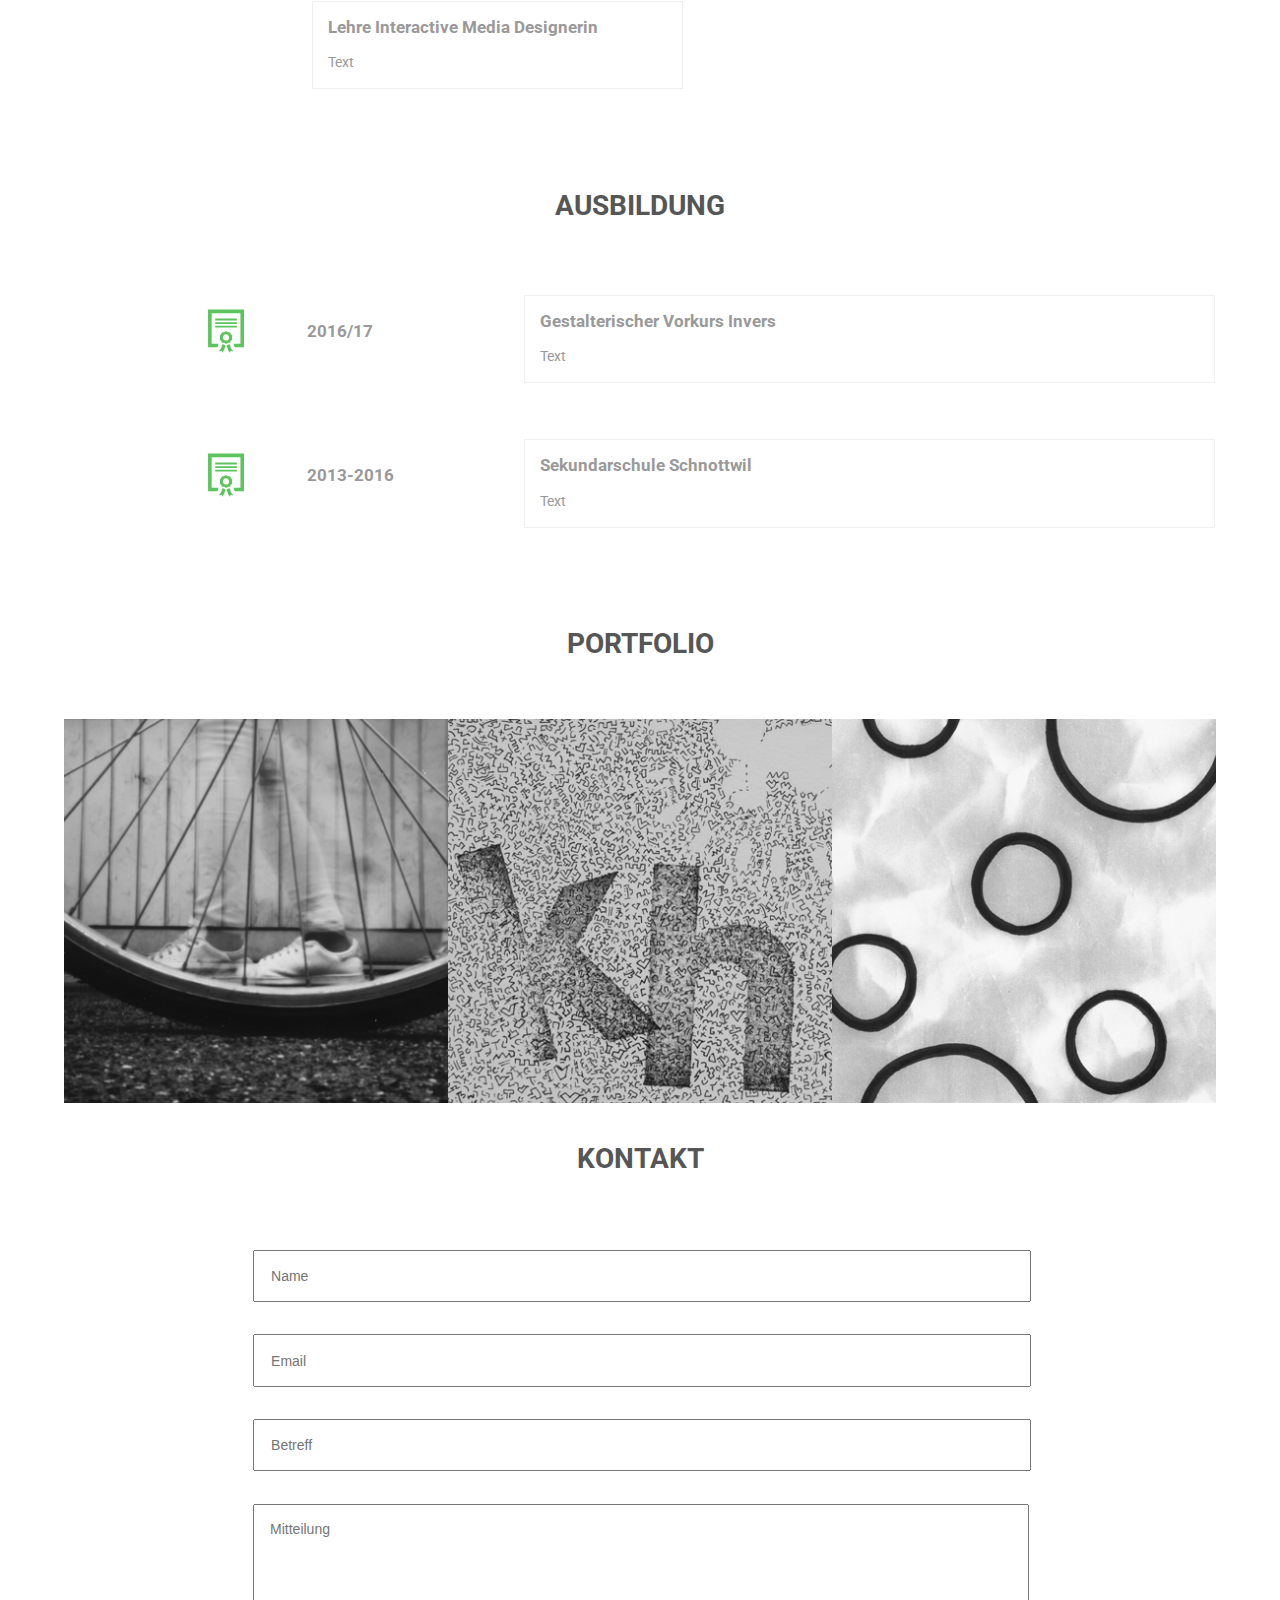
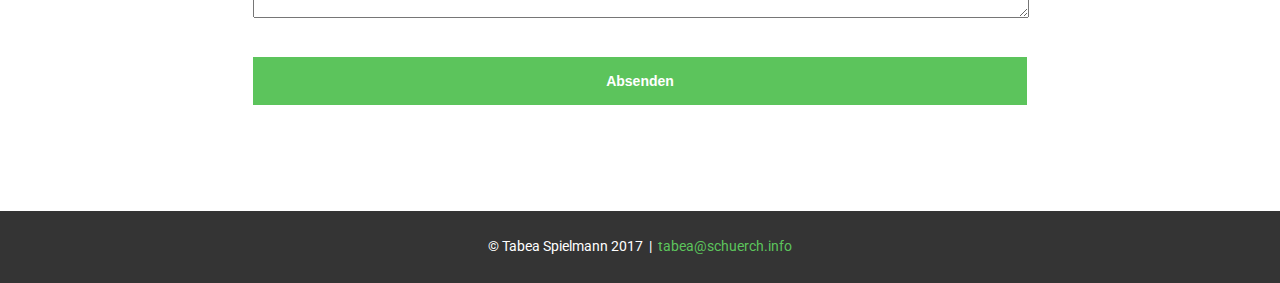
==== commit 5ac6428d: "3" ====
--- a/index.html
+++ b/index.html
@@ -93,8 +93,7 @@
             <h1>Tabea Spielmann</h1>
             <span>Lehrling Interactive Media Design</span>
             <p class="bio">
-              Ich lerne seit August 2017 Interactive Media Designer bei business4you in Biel.<br>
-              Vor einem Jahr habe ich den gestalterischen Vorkurs bei Invers in Olten gemacht.
+              Nachdem ich den gestalterischen Vorkurs an der Invers in Olten besucht habe, habe ich im August 2017 die Lehre als Interactive Media Designerin bei business4you in Biel begonnen.<br>
             </p>
           </div>
           <div id="adresse">
@@ -188,11 +187,10 @@
                   <p class="cv-beschreibung">
                     <span class="cv-titel">Lehre Interactive Media Designerin</span>
                     <br>
-                    Seit August 2017 mache ich die Ausbildung IMD bei der Marketing und Consulting Agentur business4you in Biel.
+                    Text
                   </p>
                 </div>
               </div>
-
             </section>
               <section id="ausbildungen">
                 <h1>Ausbildung</h1>
@@ -206,7 +204,7 @@
                     <p class="cv-beschreibung">
                       <span class="cv-titel">Gestalterischer Vorkurs Invers</span>
                       <br>
-                      2016/17 habe ich den gestalterischen Vorkurs an der Invers in Olten gemacht.
+                      Text
                     </p>
                   </div>
                 </div>
@@ -220,7 +218,7 @@
                     <p class="cv-beschreibung">
                       <span class="cv-titel">Sekundarschule Schnottwil</span>
                       <br>
-                      Vor dem Vorkurs habe ich die Sekundarschule Profil E in Schnottwil (SO) besucht.
+                      Text
                     </p>
                   </div>
                 </div>
--- a/css/style.css
+++ b/css/style.css
@@ -464,7 +464,7 @@
   font-weight: bold;
 }
 .cv-beschreibung {
-border: 1px solid #efefef;
+  border: 1px solid #efefef;
   padding: 0 15px 15px 15px;
 }
 
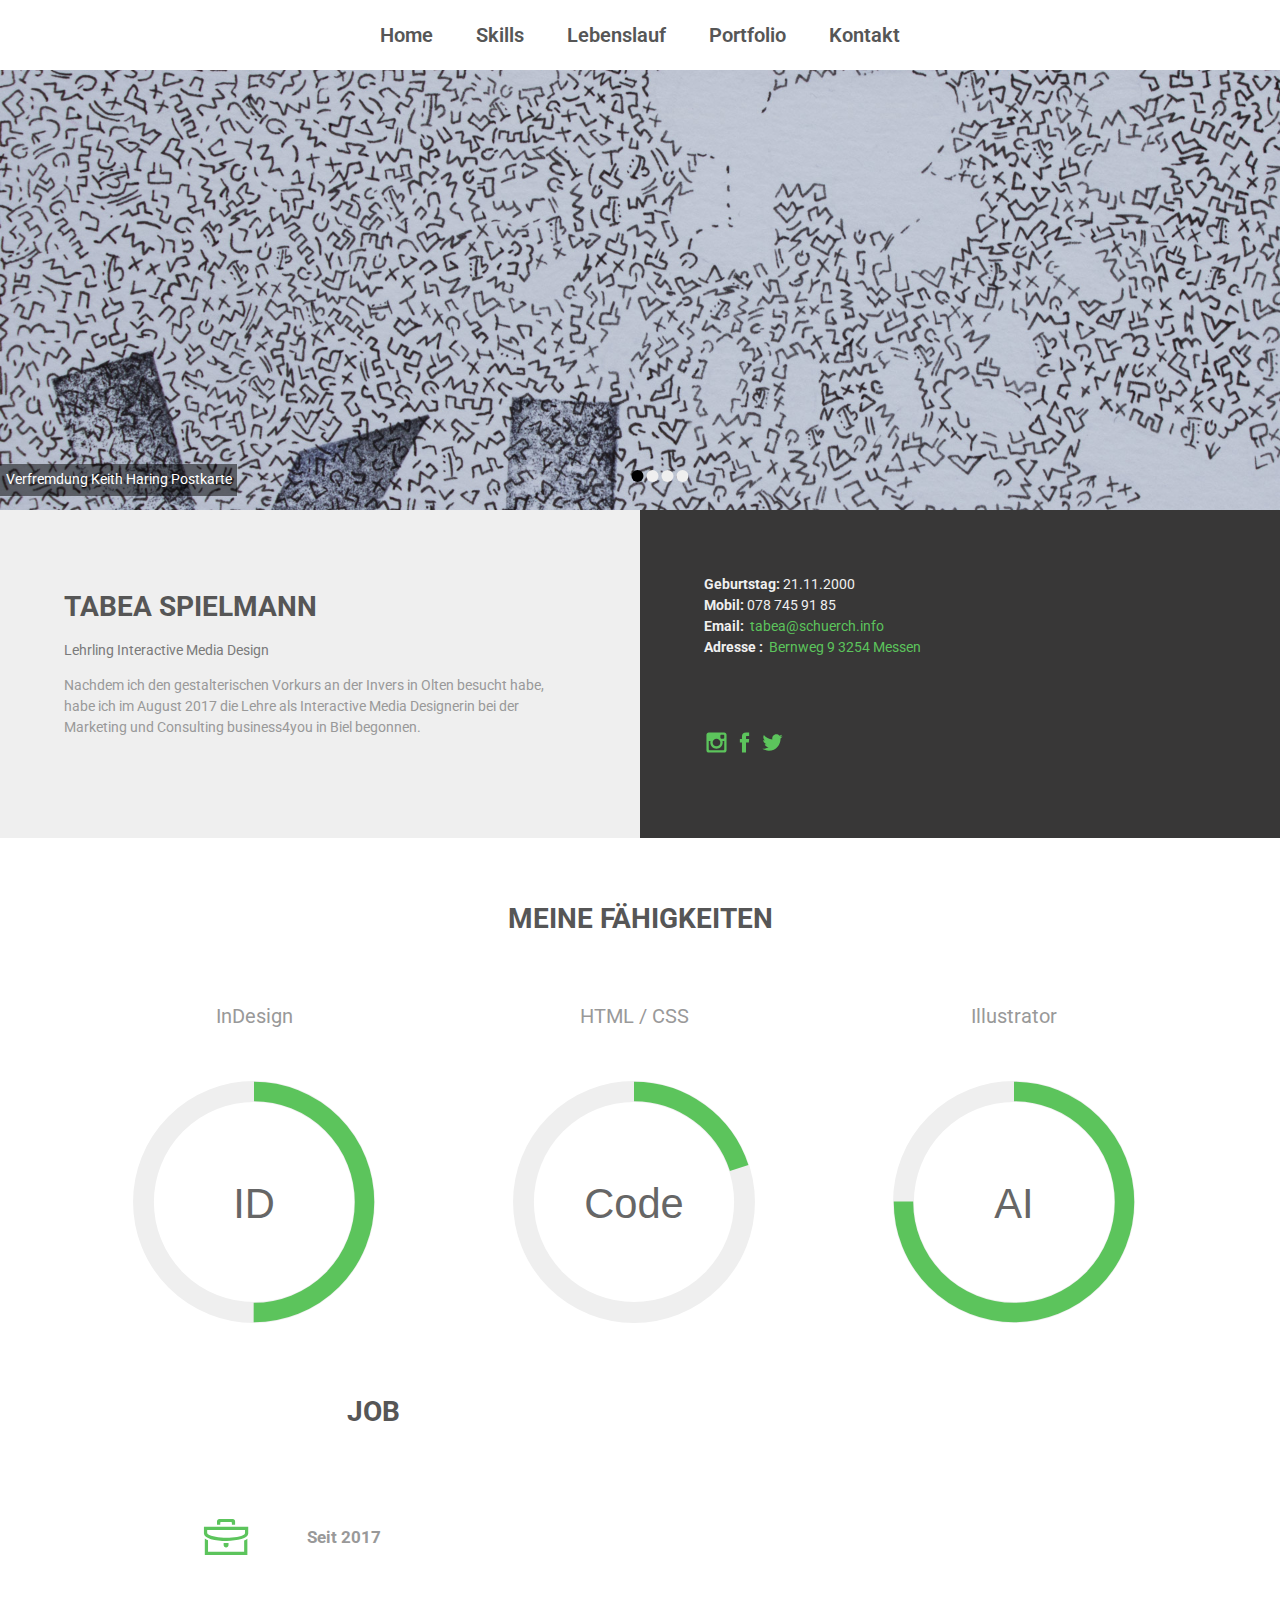
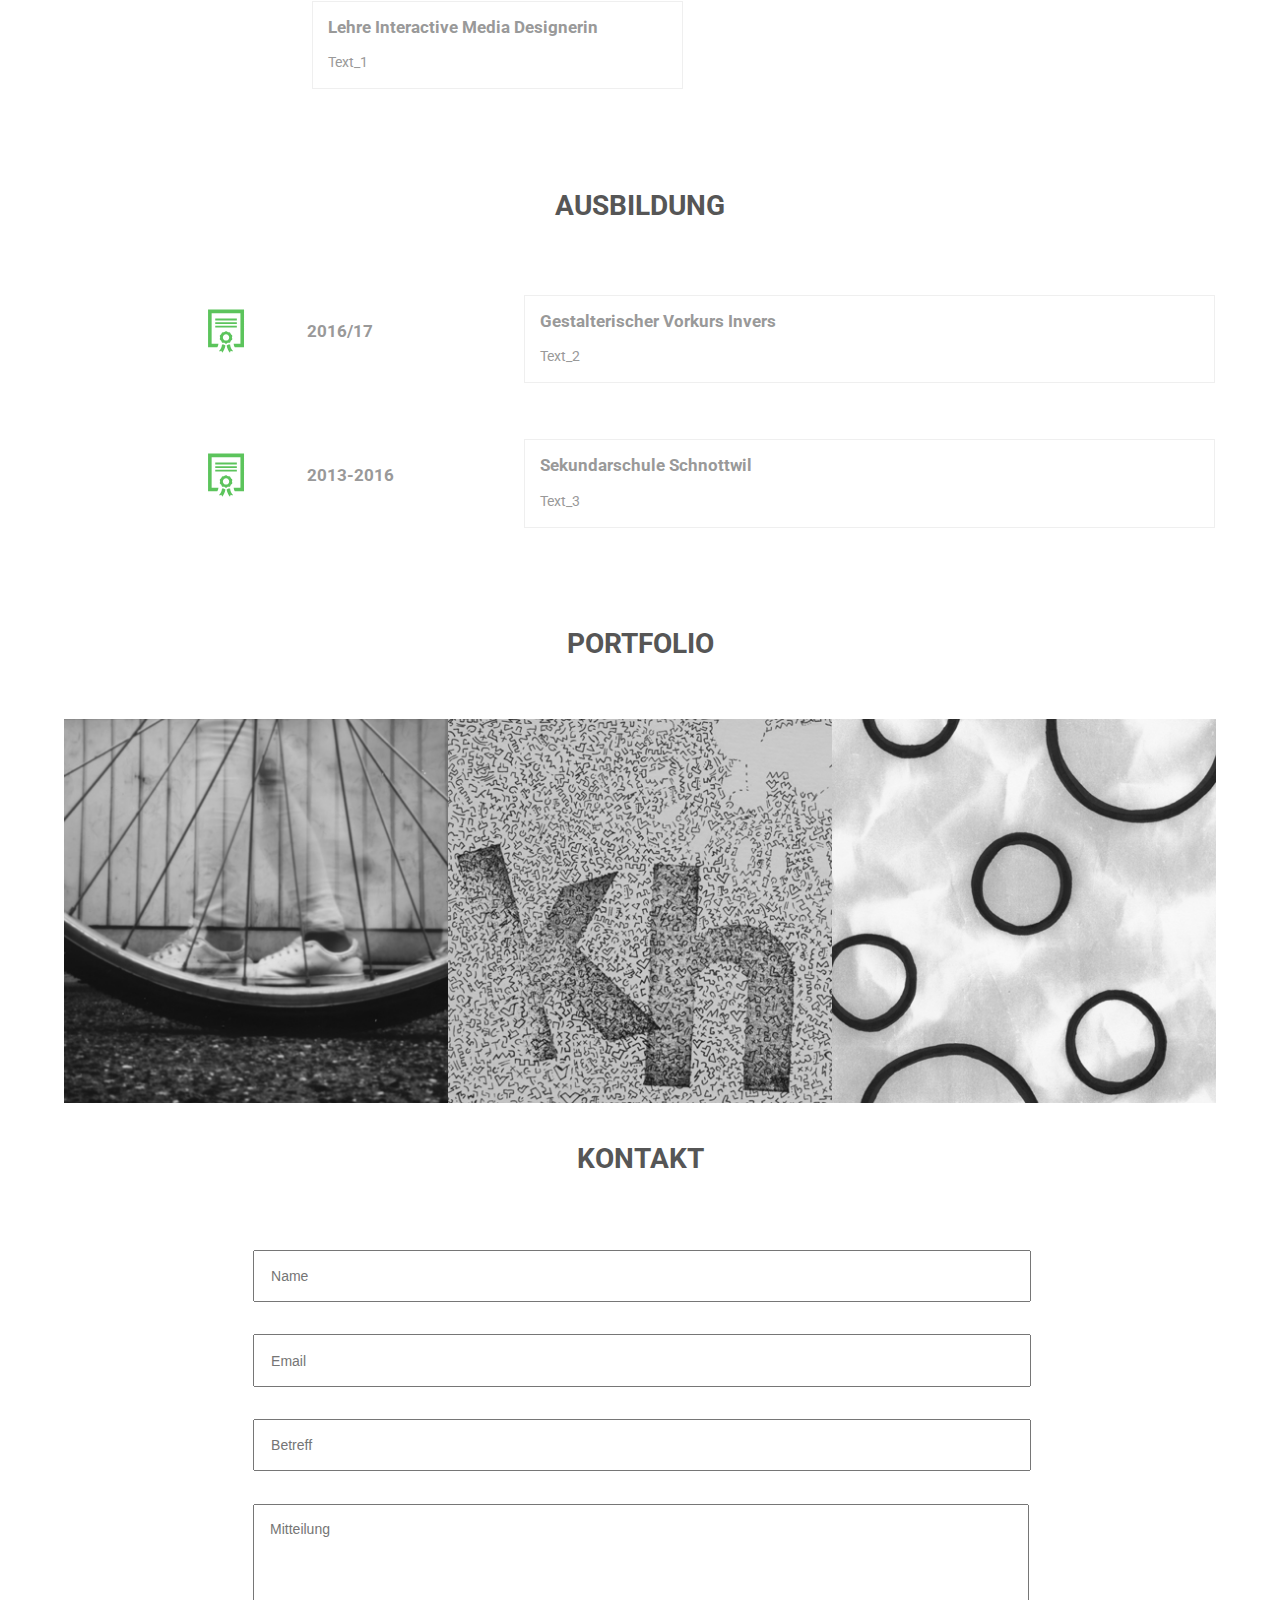
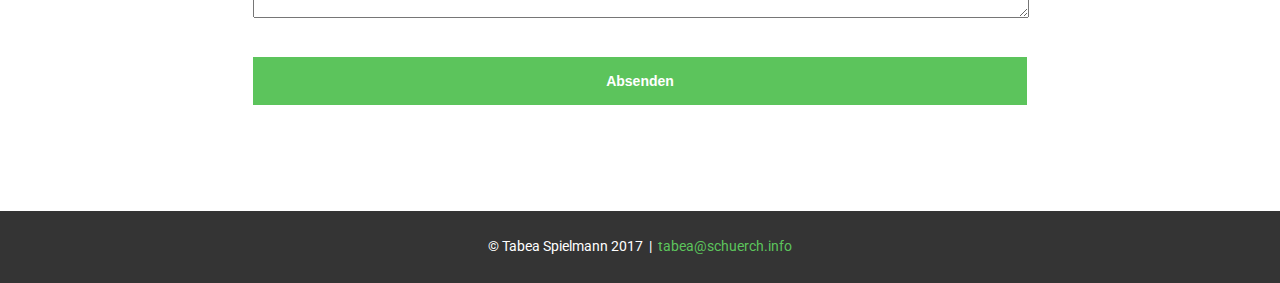
==== commit ea53dc76: "4" ====
--- a/index.html
+++ b/index.html
@@ -93,7 +93,7 @@
             <h1>Tabea Spielmann</h1>
             <span>Lehrling Interactive Media Design</span>
             <p class="bio">
-              Nachdem ich den gestalterischen Vorkurs an der Invers in Olten besucht habe, habe ich im August 2017 die Lehre als Interactive Media Designerin bei business4you in Biel begonnen.<br>
+              Nachdem ich den gestalterischen Vorkurs an der Invers in Olten besucht habe, habe ich im August 2017 die Lehre als Interactive Media Designerin bei der Marketing und Consulting business4you in Biel begonnen.<br>
             </p>
           </div>
           <div id="adresse">
@@ -187,7 +187,7 @@
                   <p class="cv-beschreibung">
                     <span class="cv-titel">Lehre Interactive Media Designerin</span>
                     <br>
-                    Text
+                    Text_1
                   </p>
                 </div>
               </div>
@@ -204,7 +204,7 @@
                     <p class="cv-beschreibung">
                       <span class="cv-titel">Gestalterischer Vorkurs Invers</span>
                       <br>
-                      Text
+                      Text_2
                     </p>
                   </div>
                 </div>
@@ -218,7 +218,7 @@
                     <p class="cv-beschreibung">
                       <span class="cv-titel">Sekundarschule Schnottwil</span>
                       <br>
-                      Text
+                      Text_3
                     </p>
                   </div>
                 </div>
